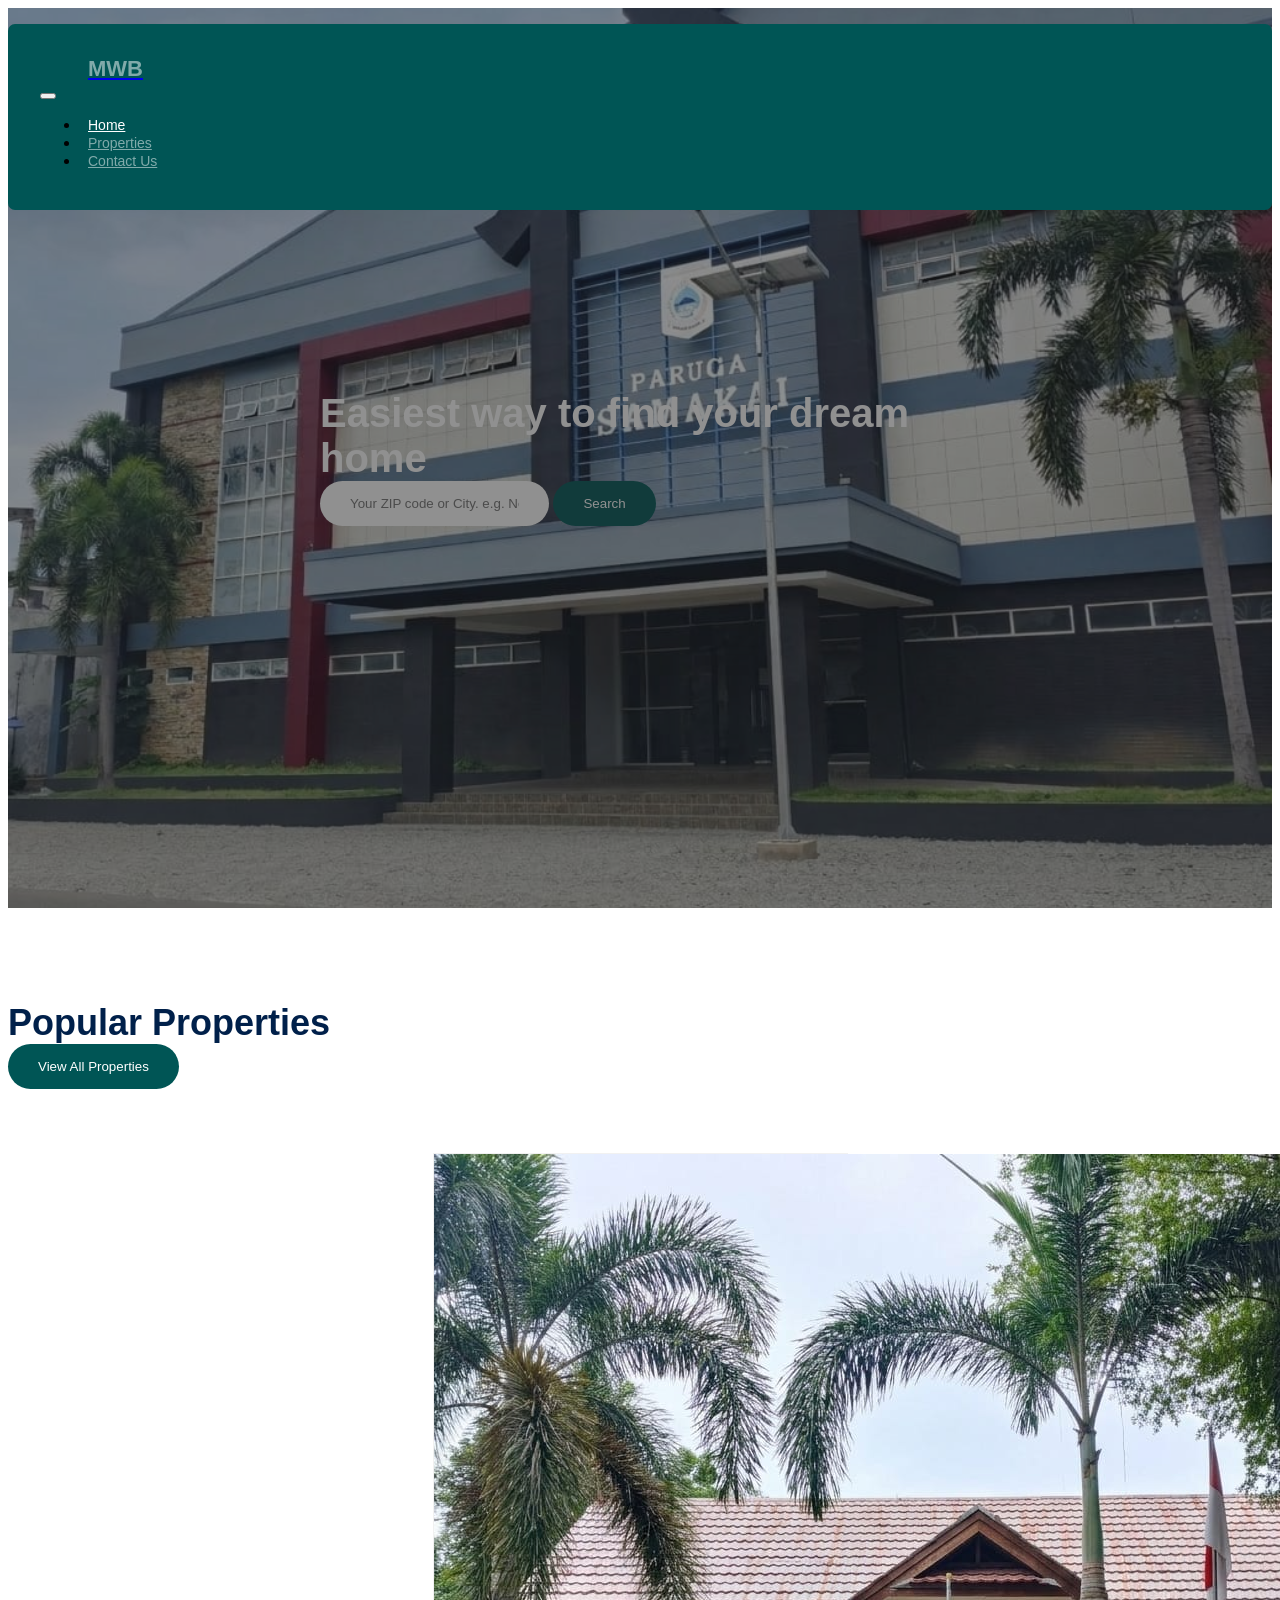
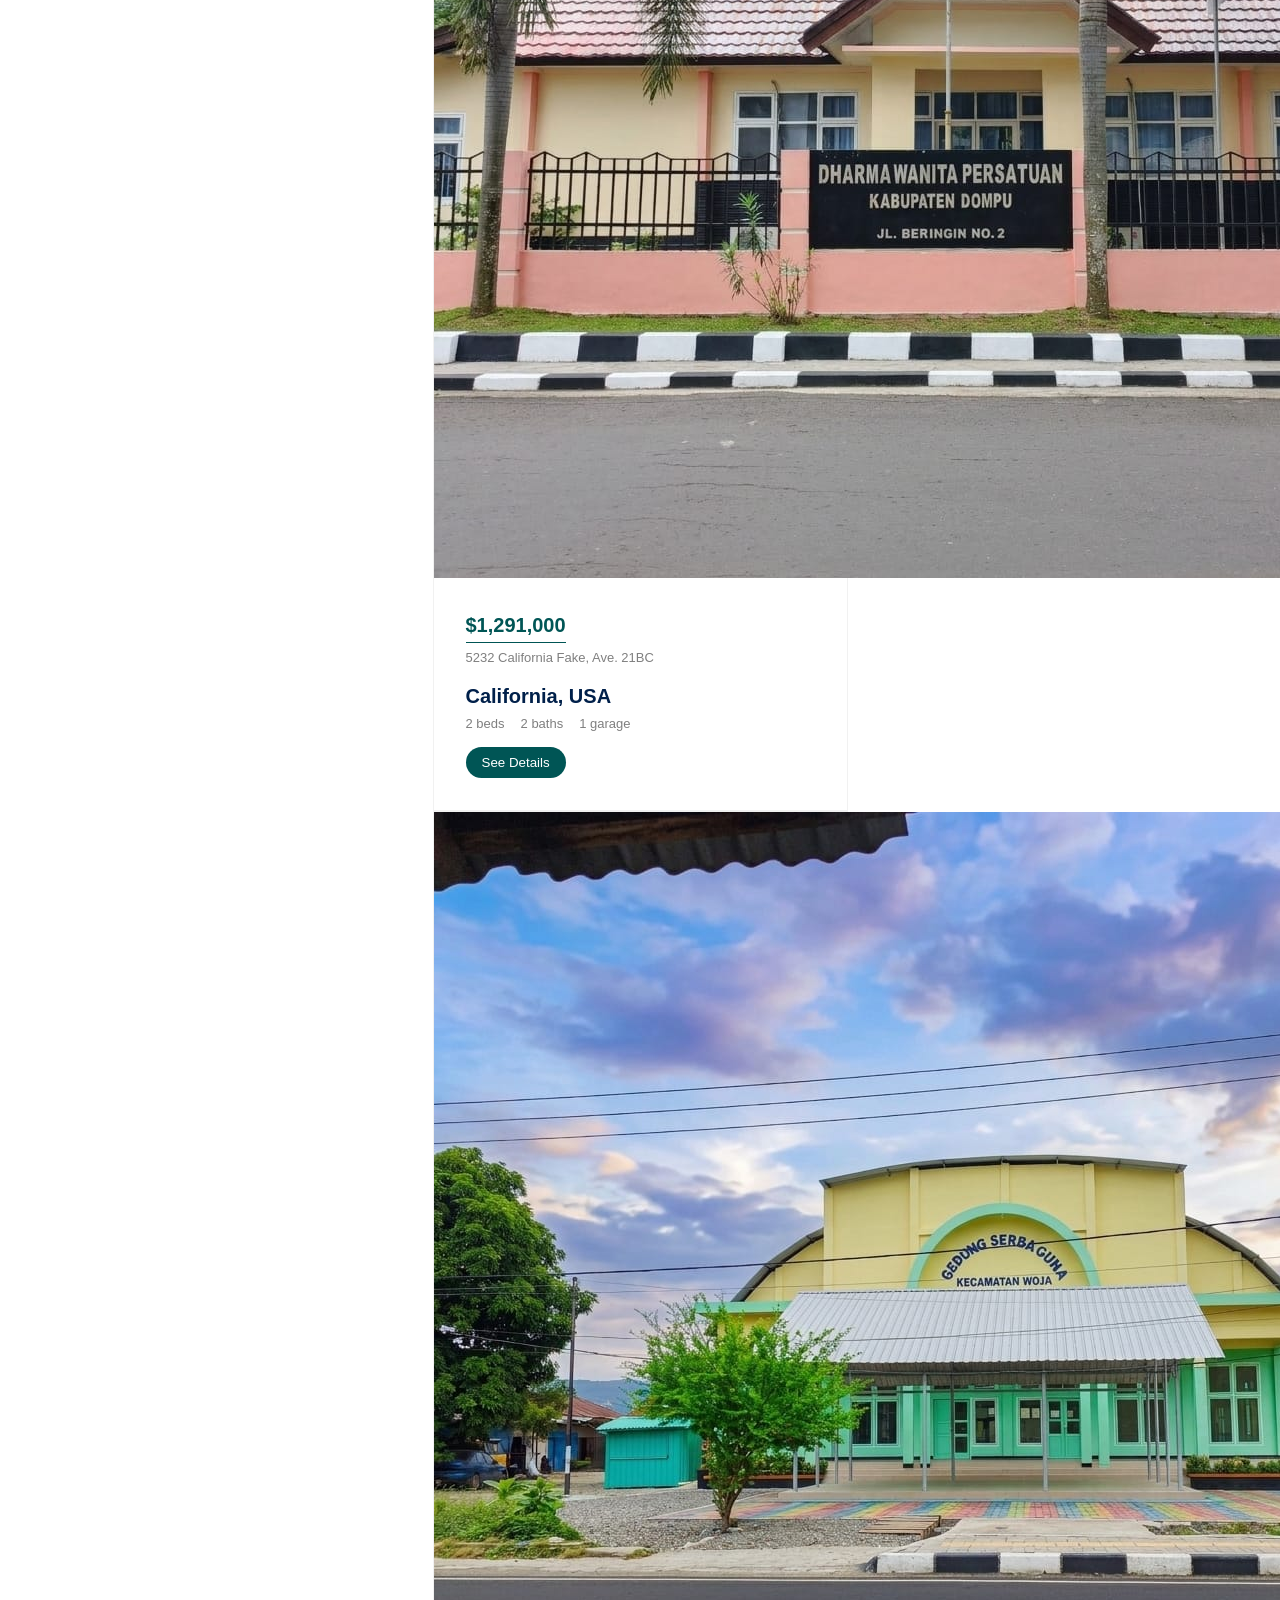
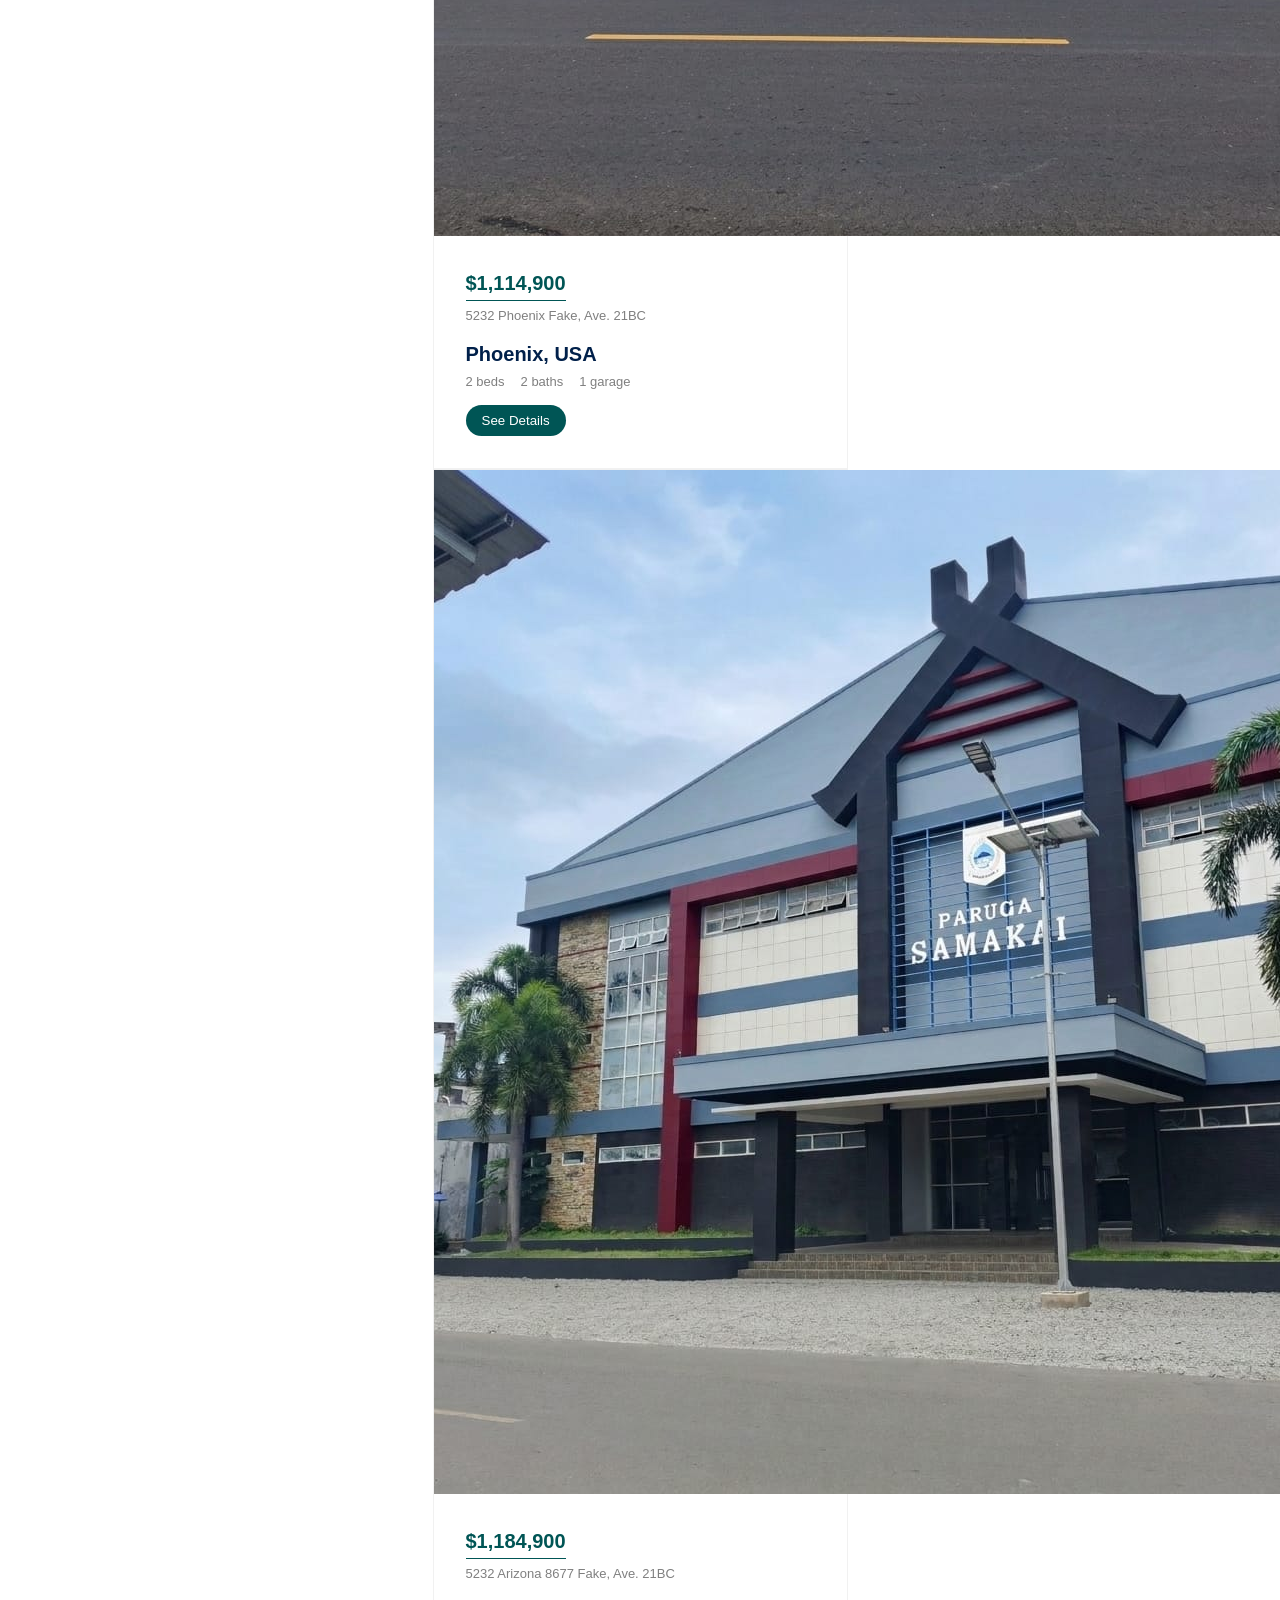
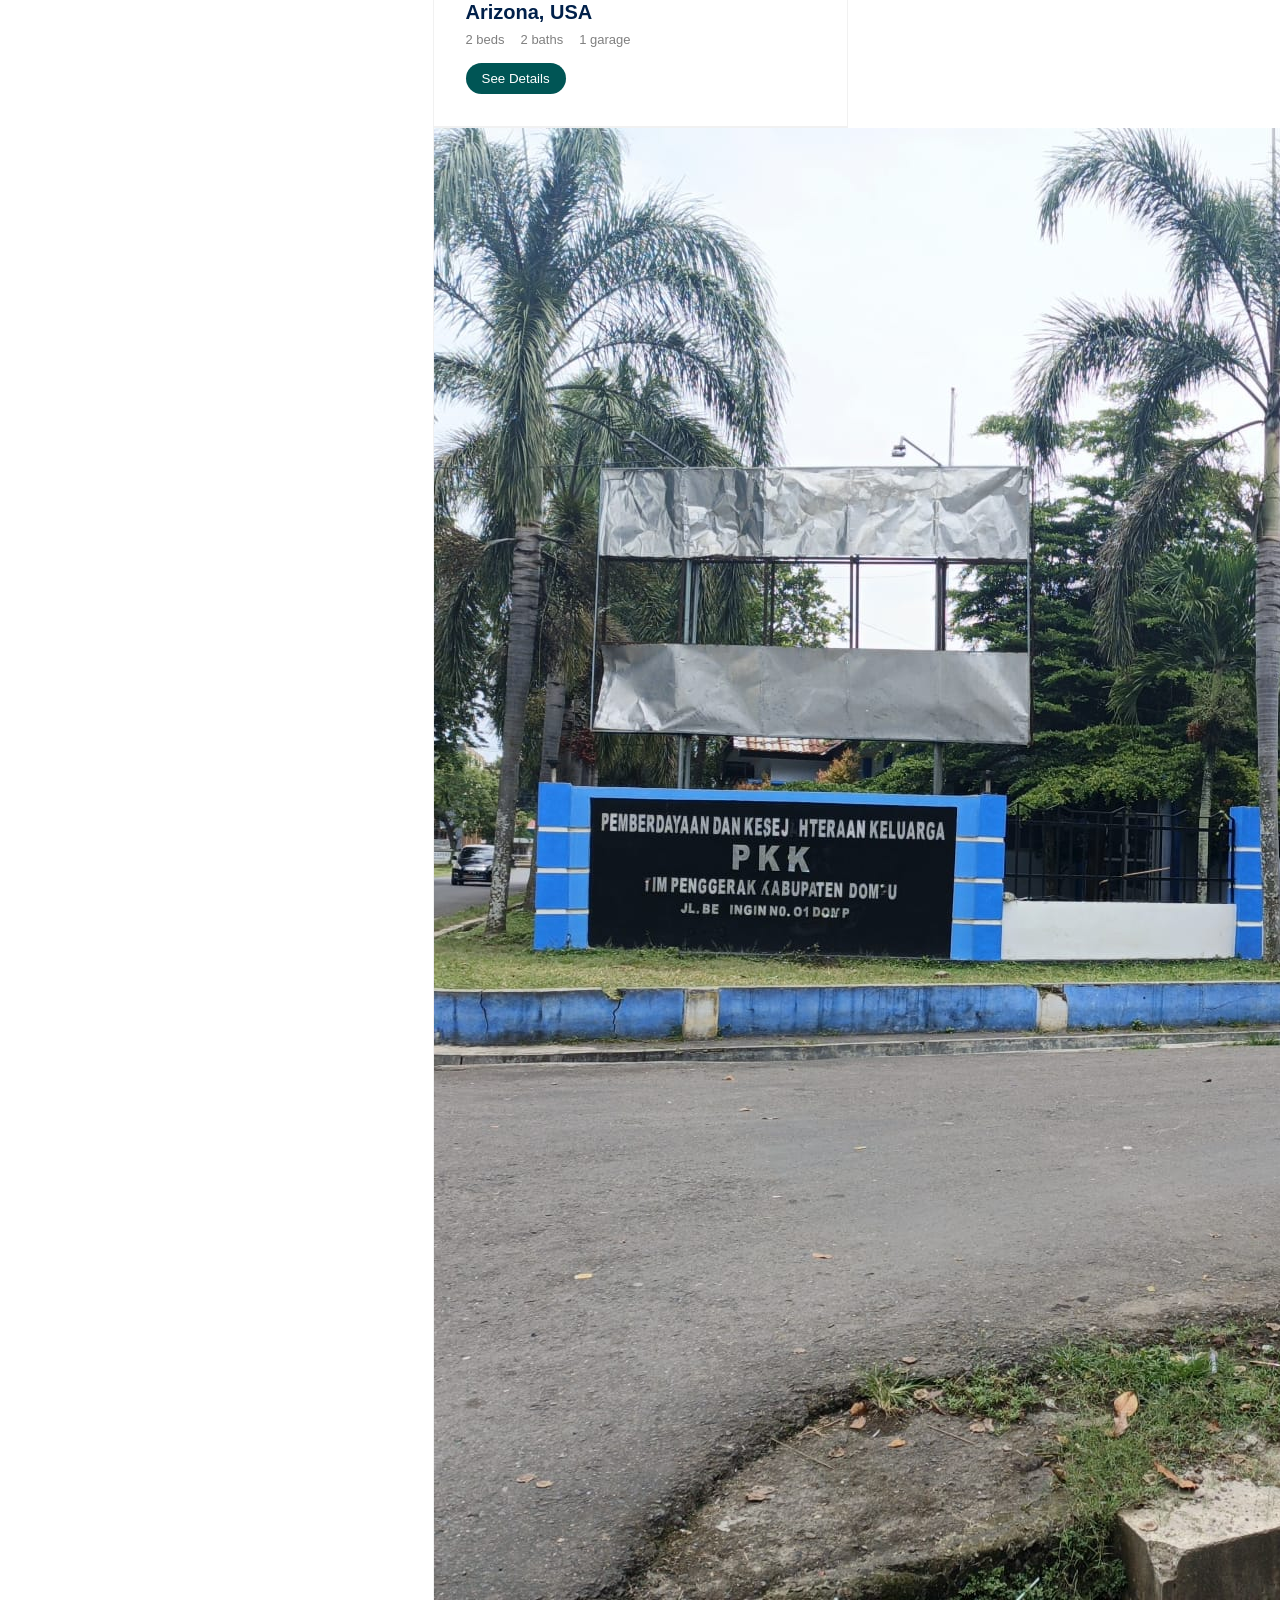
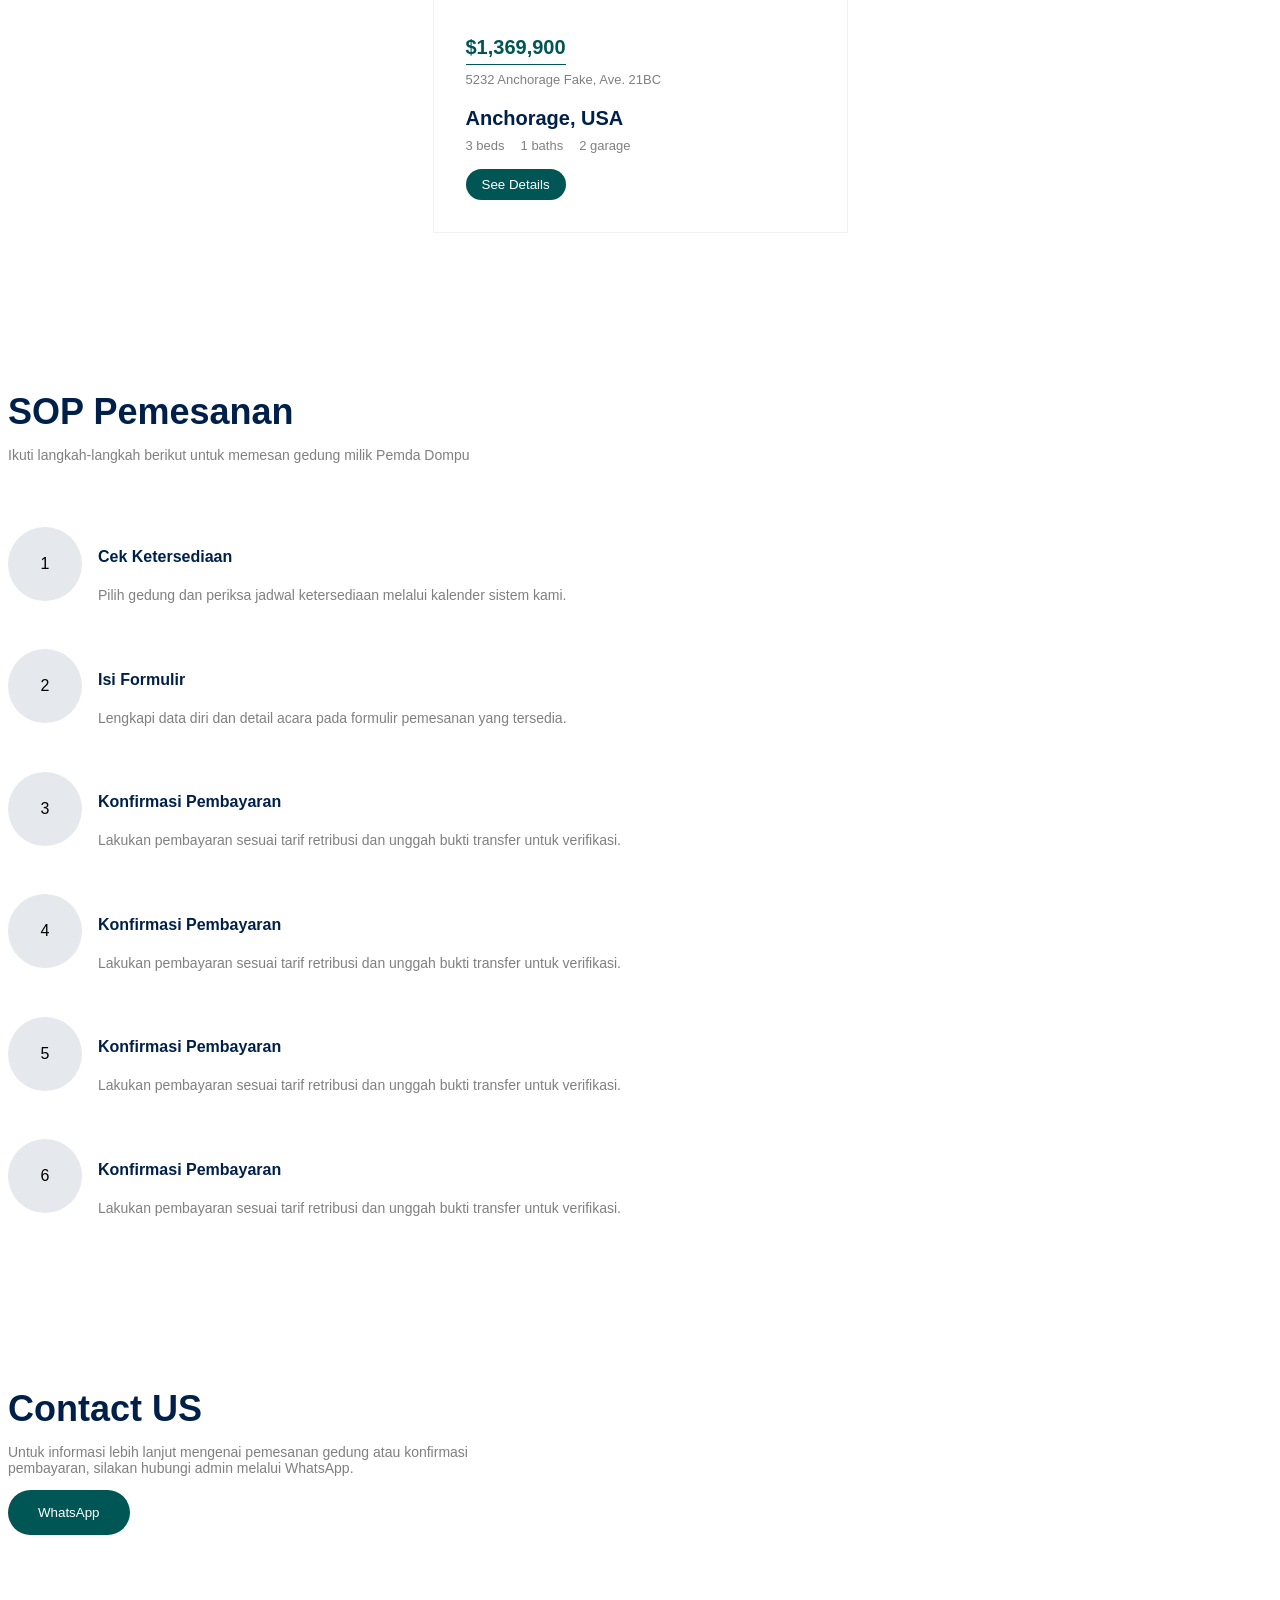
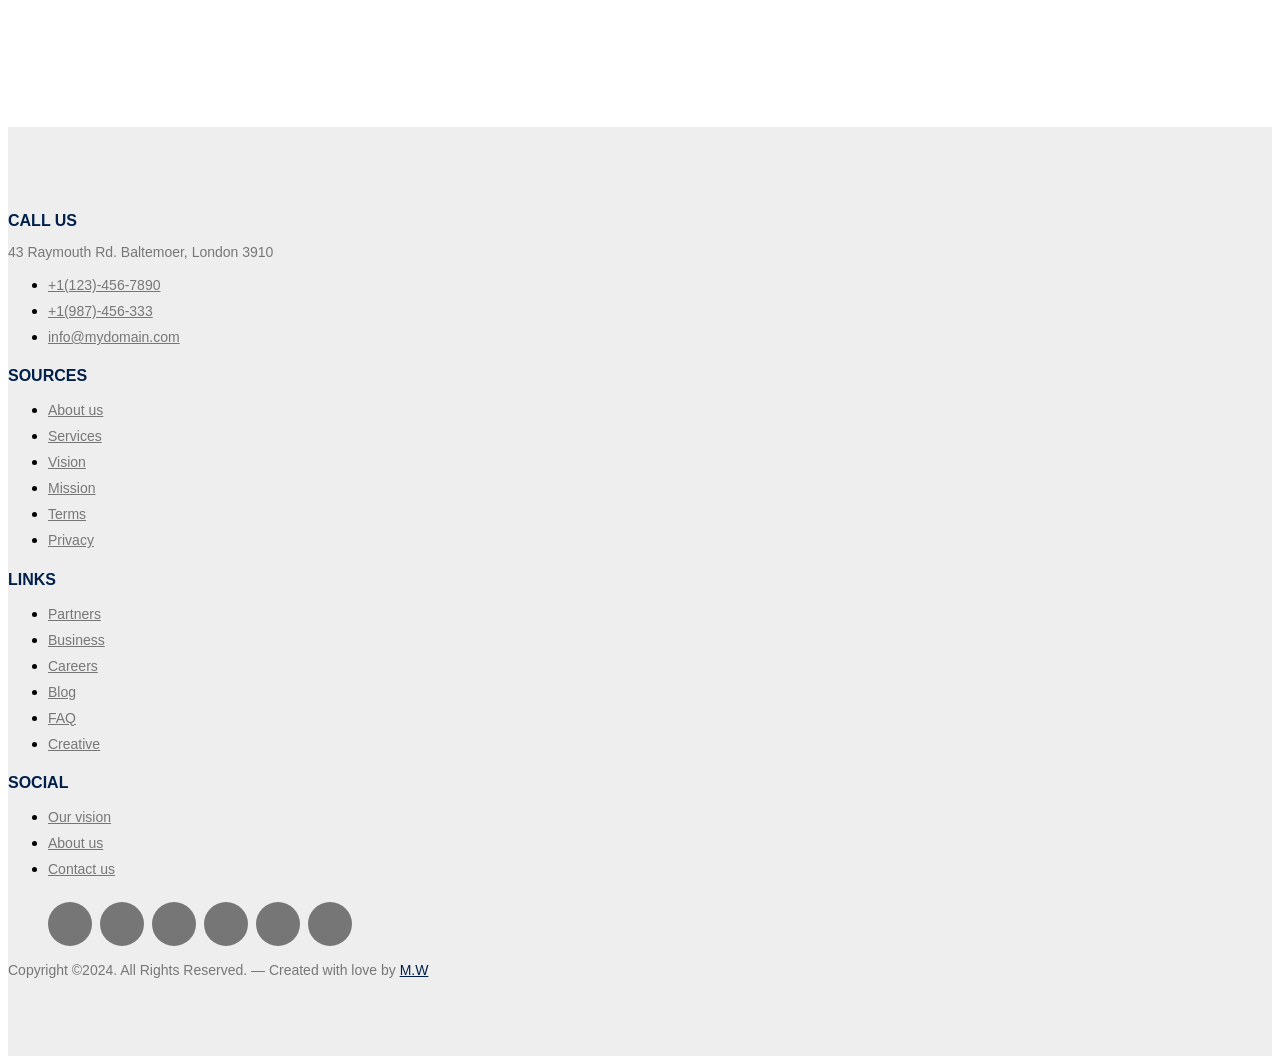
==== index.html @ bc96dec1 "desain" ====
<!DOCTYPE html>
<html lang="en">

<head>
  <meta charset="UTF-8" />
  <meta name="viewport" content="width=device-width, initial-scale=1.0" />
  <title>Rental Homes</title>
  <link rel="shortcut icon" href="images/web-icon.png" type="image/x-icon" />
  <!-- normalize + font awesome + bootstrap -->
  <link rel="stylesheet" href="css/normalize.css" />
  <link rel="stylesheet" href="css/all.min.css" />
  <link rel="stylesheet" href="css/bootstrap.min.css" />
  <!-- style -->
  <link rel="stylesheet" href="scss/style.css" />
</head>

<body>
  <nav class="navbar navbar-expand-md">
    <div class="container">
      <a class="navbar-brand" href="index.html">
        <img src="images/logo.png" alt="" />
        <h1>MWB</h1>
      </a>
      <button class="navbar-toggler ms-auto d-lg-none border-0 pt-2 shadow-none" type="button" data-bs-toggle="collapse"
        data-bs-target="#collapsibleNavId" aria-controls="collapsibleNavId" aria-expanded="false"
        aria-label="Toggle navigation">
        <i class="fa-solid fa-bars fs-2"></i>
      </button>
      <div class="collapse navbar-collapse" id="collapsibleNavId">
        <ul class="navbar-nav ms-auto mt-2 mt-lg-0">
          <li class="nav-item">
            <a class="nav-link active" href="index.html">Home</a>
          </li>
          <li class="nav-item">
            <a class="nav-link properties-link" href="properties.html">Properties
              <!-- <i class="fa-solid fa-chevron-down"></i>
              <ul class="choices list-unstyled">
                <li>Buy Property</li>
                <li>Sell Property</li>
                <li class="kinds d-flex justify-content-between align-items-center">
                  Kinds
                  <i class="fa-solid fa-chevron-right"></i>
                  <ul class="list-unstyled">
                    <li>Men</li>
                    <li>Women</li>
                    <li>Children</li>
                  </ul>
                </li>
              </ul> -->
            </a>
          </li>
          <li class="nav-item">
            <a class="nav-link" href="contact.html">Contact Us</a>
          </li>
        </ul>
      </div>
      <div class="theme-icon pt-2 fs-5 pt-lg-0">
        <span class="ms-3"><i class="fa-solid fa-circle-half-stroke"></i></span>
      </div>
    </div>
  </nav>

  <section class="landing" style="background-image: url(&quot;images/gedung/3.jpeg&quot;);">
    <div class="overlay"></div>
    <div class="container position-relative z-2">
      <h1 class="lh-base text-center text-uppercase mb-4 mb-md-5">
        Easiest way to find your dream home
      </h1>
      <form class="d-flex justify-content-center align-items-center row-gap-3 column-gap-2" action="">
        <input class="form-control shadow-none" type="text" placeholder="Your ZIP code or City. e.g. New York" />
        <button class="my-btn" type="submit">Search</button>
      </form>
    </div>
  </section>

  <section class="properties py-section">
    <div class="container">
      <div class="title d-flex justify-content-between align-items-center">
        <h2>Popular Properties</h2>
        <button role="link" onclick="location.href = 'properties.html'" class="my-btn">
          View All Properties
        </button>
      </div>
      <div class="row gx-4 gy-5">

        <div class="col-sm-6 col-lg-4">
          <div class="box rounded-1 shadow-sm">
            <div class="image">
              <img class="img-fluid rounded-top-1" src="images/gedung/1.jpeg" alt="" />
            </div>
            <div class="info">
              <span class="price h3 d-block">$1,291,000</span>
              <p class="address">5232 California Fake, Ave. 21BC</p>
              <h3>California, USA</h3>
              <div class="features">
                <div class="item">
                  <i class="fa-solid fa-bed"></i>
                  2 beds
                </div>
                <div class="item">
                  <i class="fa-solid fa-bath"></i>
                  2 baths
                </div>
                <div class="item">
                  <i class="fa-solid fa-warehouse"></i>
                  1 garage
                </div>
              </div>
              <button class="my-btn">See Details</button>
            </div>
          </div>
        </div>

        <div class="col-sm-6 col-lg-4">
          <div class="box rounded-1 shadow-sm">
            <div class="image">
              <img class="img-fluid rounded-top-1" src="images/gedung/2.jpeg" alt="" />
            </div>
            <div class="info">
              <span class="price h3 d-block">$1,114,900</span>
              <p class="address">5232 Phoenix Fake, Ave. 21BC</p>
              <h3>Phoenix, USA</h3>
              <div class="features">
                <div class="item">
                  <i class="fa-solid fa-bed"></i>
                  2 beds
                </div>
                <div class="item">
                  <i class="fa-solid fa-bath"></i>
                  2 baths
                </div>
                <div class="item">
                  <i class="fa-solid fa-warehouse"></i>
                  1 garage
                </div>
              </div>
              <button class="my-btn">See Details</button>
            </div>
          </div>
        </div>

        <div class="col-sm-6 col-lg-4">
          <div class="box rounded-1 shadow-sm">
            <div class="image">
              <img class="img-fluid rounded-top-1" src="images/gedung/3.jpeg" alt="" />
            </div>
            <div class="info">
              <span class="price h3 d-block">$1,184,900</span>
              <p class="address">5232 Arizona 8677 Fake, Ave. 21BC</p>
              <h3>Arizona, USA</h3>
              <div class="features">
                <div class="item">
                  <i class="fa-solid fa-bed"></i>
                  2 beds
                </div>
                <div class="item">
                  <i class="fa-solid fa-bath"></i>
                  2 baths
                </div>
                <div class="item">
                  <i class="fa-solid fa-warehouse"></i>
                  1 garage
                </div>
              </div>
              <button class="my-btn">See Details</button>
            </div>
          </div>
        </div>

        <div class="col-sm-6 col-lg-4">
          <div class="box rounded-1 shadow-sm">
            <div class="image">
              <img class="img-fluid rounded-top-1" src="images/gedung/4.jpeg" alt="" />
            </div>
            <div class="info">
              <span class="price h3 d-block">$1,369,900</span>
              <p class="address">5232 Anchorage Fake, Ave. 21BC</p>
              <h3>Anchorage, USA</h3>
              <div class="features">
                <div class="item">
                  <i class="fa-solid fa-bed"></i>
                  3 beds
                </div>
                <div class="item">
                  <i class="fa-solid fa-bath"></i>
                  1 baths
                </div>
                <div class="item">
                  <i class="fa-solid fa-warehouse"></i>
                  2 garage
                </div>
              </div>
              <button class="my-btn">See Details</button>
            </div>
          </div>
        </div>

      </div>
    </div>
  </section>

  <section class="facts py-section bg-light">

    <div class="container">

      <div class="title text-center mx-auto">

        <h2 class="mb-4">SOP Pemesanan</h2>

        <p>

          Ikuti langkah-langkah berikut untuk memesan gedung milik Pemda Dompu

        </p>

      </div>



      <div class="row row-gap-5 services flex-column-reverse flex-lg-row gx-0 justify-content-center">

        <div class="col-12 col-lg-6">

          <div class="items">

            <div class="item">
              <div class="icon">
                <span>1</span>
              </div>
              <div class="info">
                <h4>Cek Ketersediaan</h4>
                <p>Pilih gedung dan periksa jadwal ketersediaan melalui kalender sistem kami.</p>
              </div>
            </div>

            <div class="item">
              <div class="icon">
                <span>2</i></span>
              </div>
              <div class="info">
                <h4>Isi Formulir</h4>
                <p>Lengkapi data diri dan detail acara pada formulir pemesanan yang tersedia.</p>
              </div>
            </div>

            <div class="item">
              <div class="icon">
                <span>3</span>
              </div>
              <div class="info">
                <h4>Konfirmasi Pembayaran</h4>
                <p>Lakukan pembayaran sesuai tarif retribusi dan unggah bukti transfer untuk verifikasi.</p>
              </div>
            </div>

            <div class="item">
              <div class="icon">
                <span>4</span>
              </div>
              <div class="info">
                <h4>Konfirmasi Pembayaran</h4>
                <p>Lakukan pembayaran sesuai tarif retribusi dan unggah bukti transfer untuk verifikasi.</p>
              </div>
            </div>

            <div class="item">
              <div class="icon">
                <span>5</span>
              </div>
              <div class="info">
                <h4>Konfirmasi Pembayaran</h4>
                <p>Lakukan pembayaran sesuai tarif retribusi dan unggah bukti transfer untuk verifikasi.</p>
              </div>
            </div>

            <div class="item">
              <div class="icon">
                <span>6</span>
              </div>
              <div class="info">
                <h4>Konfirmasi Pembayaran</h4>
                <p>Lakukan pembayaran sesuai tarif retribusi dan unggah bukti transfer untuk verifikasi.</p>
              </div>
            </div>

          </div>

        </div>

      </div>

    </div>
  </section>

  <section class="agents py-section bg-light">
    <div class="container">
      <div class="title text-center mx-auto">
        <h2 class="mb-4">Contact US</h2>
        <p>
          Untuk informasi lebih lanjut mengenai pemesanan gedung atau konfirmasi pembayaran, silakan hubungi admin
          melalui WhatsApp.
        </p>
        <div class="title text-center">
          <button class="my-btn">WhatsApp</button>
        </div>
      </div>
    </div>
  </section>

  <footer class="py-section">
    <div class="container">
      <div class="row text-center text-sm-start row-gap-5">
        <div class="col-sm-8 col-lg-4">
          <h4>Call Us</h4>
          <p>43 Raymouth Rd. Baltemoer, London 3910</p>
          <ul class="list-unstyled">
            <li><a href="">+1(123)-456-7890</a></li>
            <li><a href="">+1(987)-456-333</a></li>
            <li><a href="">info@mydomain.com</a></li>
          </ul>
        </div>
        <div class="col-sm-4 col-lg-2">
          <h4>Sources</h4>
          <ul class="list-unstyled">
            <li><a href="">About us</a></li>
            <li><a href="">Services</a></li>
            <li><a href="">Vision</a></li>
            <li><a href="">Mission</a></li>
            <li><a href="">Terms</a></li>
            <li><a href="">Privacy</a></li>
          </ul>
        </div>
        <div class="col-sm-4 col-lg-2">
          <h4>Links</h4>
          <ul class="list-unstyled">
            <li><a href="">Partners</a></li>
            <li><a href="">Business</a></li>
            <li><a href="">Careers</a></li>
            <li><a href="">Blog</a></li>
            <li><a href="">FAQ</a></li>
            <li><a href="">Creative</a></li>
          </ul>
        </div>
        <div class="col-sm-8 col-lg-4">
          <h4>Social</h4>
          <ul class="list-unstyled">
            <li><a href="">Our vision</a></li>
            <li><a href="">About us</a></li>
            <li><a href="">Contact us</a></li>
            <li class="icons justify-content-center justify-content-sm-start">
              <a href=""><i class="fa-brands fa-facebook-f"></i></a>
              <a href=""><i class="fa-brands fa-x-twitter"></i></a>
              <a href=""><i class="fa-brands fa-linkedin-in"></i></a>
              <a href=""><i class="fa-brands fa-instagram"></i></a>
              <a href=""><i class="fa-brands fa-pinterest"></i></a>
              <a href=""><i class="fa-brands fa-dribbble"></i></a>
            </li>
          </ul>
        </div>
      </div>
      <div class="copyright text-center mt-5 pt-3">
        <p>
          Copyright ©2024. All Rights Reserved. — Created with love by
          <a href="">M.W</a>
        </p>
      </div>
    </div>
  </footer>

  <script src="./js/all.min.js"></script>
  <script src="./js/bootstrap.bundle.min.js"></script>
  <script src="./js/main.js"></script>
  <script src="./js/apply.js"></script>
</body>

</html>
---- scss/style.css ----
body {
  position: relative;
  font-family: "Work Sans", sans-serif;
  background-color: #fff;
  transition: 0.5s;
}

.py-section {
  padding-top: 4rem;
  padding-bottom: 4rem;
}

h1 {
  font-size: 2.5rem;
  font-weight: 700;
}

@media (max-width: 767px) {
  h1 {
    font-size: 2.25rem;
  }
}

h2,
h3,
.h3,
h4 {
  color: #00204a;
}

h2 {
  font-size: 2.25rem;
  margin-bottom: 0;
}

h3,
.h3 {
  font-size: 1.25rem;
  font-weight: 700;
}

h4 {
  font-size: 1rem;
  font-weight: 700;
}

p {
  color: rgba(0, 0, 0, 0.5);
  font-size: 0.875rem;
}

.path {
  color: rgba(255, 255, 255, 0.5);
}

.path a {
  color: #fff;
}

.my-btn {
  padding: 0.938rem 1.875rem;
  background-color: #005555;
  color: #fff;
  border-radius: 50rem;
  border: none;
  transition: 0.3s;
}

.my-btn:hover {
  background-color: #004444;
}

.control-btn {
  background-color: rgba(0, 32, 74, 0.1019607843);
  color: #00204a;
  padding: 0.438rem 1.25rem;
  font-size: 0.875rem;
  border-radius: 50rem;
  border: none;
  transition: 0.3s;
}

.control-btn:hover {
  background-color: #00204a;
  color: #fff;
}

nav {
  position: absolute !important;
  top: 1rem;
  left: 0;
  z-index: 5;
  width: 100%;
}

nav .container {
  background-color: #005555;
  padding: 1.5rem 2rem;
  border-radius: 0.438rem;
}

nav .container .navbar-brand {
  display: flex;
  align-items: center;
}

nav .container .navbar-brand * {
  transition: 0.3s;
  color: rgba(255, 255, 255, 0.5);
}

nav .container .navbar-brand:hover * {
  color: #fff !important;
}

nav .container .navbar-brand img {
  width: 40px;
  margin-right: 0.5rem;
}

nav .container .navbar-brand h1 {
  margin-bottom: 0;
  margin-top: 0.5rem;
  font-size: 1.375rem;
}

nav .container .navbar-toggler {
  color: rgba(255, 255, 255, 0.5);
  transition: 0.3s;
}

nav .container .navbar-toggler:hover {
  color: #fff;
}

nav .container .navbar-nav>li {
  padding: 0 0.5rem;
}

nav .container .navbar-nav>li:last-child {
  padding-right: 0;
}

nav .container .navbar-nav>li>a {
  color: rgba(255, 255, 255, 0.5);
  font-size: 0.875rem;
  transition: 0.3s;
}

nav .container .navbar-nav>li>a.active,
nav .container .navbar-nav>li>a:hover {
  color: #fff;
}

nav .container .navbar-nav>li>a.properties-link {
  position: relative;
}

nav .container .navbar-nav>li>a.properties-link .choices {
  box-shadow: 0 2px 10px -2px rgba(0, 0, 0, 0.1);
  position: absolute;
  top: 100%;
  left: 0;
  background-color: #fff;
  padding: 1rem;
  width: 10rem;
  transition: 0.3s;
  display: none;
}

@media (max-width: 480px) {
  nav .container .navbar-nav>li>a.properties-link .choices {
    width: 8rem;
  }
}

nav .container .navbar-nav>li>a.properties-link .choices li {
  color: rgba(0, 0, 0, 0.5);
  margin: 0.5rem 0;
  transition: 0.3s;
}

nav .container .navbar-nav>li>a.properties-link .choices li:hover {
  color: #001025;
}

nav .container .navbar-nav>li>a.properties-link .choices .kinds svg {
  font-size: 0.7rem;
}

nav .container .navbar-nav>li>a.properties-link .choices .kinds ul {
  box-shadow: 0 2px 10px -2px rgba(0, 0, 0, 0.1);
  position: absolute;
  left: 100%;
  top: 60%;
  width: 10rem;
  padding: 1rem;
  background-color: #fff;
  transition: 0.3s;
  display: none;
}

@media (max-width: 480px) {
  nav .container .navbar-nav>li>a.properties-link .choices .kinds ul {
    width: 8rem;
  }
}

nav .container .navbar-nav>li>a.properties-link .choices .kinds:hover ul {
  display: block;
}

nav .container .navbar-nav>li>a.properties-link:hover .choices {
  display: block;
}

@media (max-width: 767px) {
  nav .theme-icon {
    font-size: 1.7rem !important;
  }
}

nav .theme-icon span {
  color: rgba(255, 255, 255, 0.5);
  cursor: pointer;
  transition: 0.3s;
}

nav .theme-icon span:hover {
  color: #fff;
}

nav .theme-icon span.active {
  color: #fff;
}

.landing {
  height: 100vh;
  width: 100%;
  display: flex;
  justify-content: center;
  align-items: center;
  background-image: url("../../images/gedung/1.jpeg");
  background-size: cover;
  background-position: right;
  transition: 0.3s;
  position: relative;
}

.landing .overlay {
  content: "";
  position: absolute;
  left: 0;
  right: 0;
  bottom: 0;
  top: 0;
  z-index: 1;
  background: rgba(34, 34, 34, 0.5);
}

.landing h1 {
  color: #fff;
  width: 40rem;
  margin: 0 auto;
}

@media (max-width: 767px) {
  .landing h1 {
    width: 30rem;
  }
}

@media (max-width: 510px) {
  .landing h1 {
    width: 100%;
  }
}

@media (max-width: 767px) {
  .landing form {
    flex-direction: column;
  }
}

.landing form input {
  max-width: 23rem;
  padding: 0.938rem 1.875rem;
  border: none;
  border-radius: 50rem;
  caret-color: #001025;
}

.landing.sub {
  height: 70vh;
}

.properties .title {
  padding-bottom: 4rem;
}

.properties .row>div {
  max-width: 415px;
  margin-left: auto;
  margin-right: auto;
}

.properties .row .box {
  transition: 0.3s;
  border: 1px solid rgba(0, 0, 0, 0.0549019608);
}

.properties .row .box .info {
  padding: 2rem;
}

.properties .row .box .info .price {
  padding-bottom: 0.5rem;
  font-weight: 700;
  color: #005555;
  width: fit-content;
  position: relative;
}

.properties .row .box .info .price::after {
  content: "";
  position: absolute;
  bottom: 1px;
  left: 0;
  height: 1px;
  width: 100%;
  background-color: #005555;
}

.properties .row .box .info .address,
.properties .row .box .info .features {
  font-size: 0.813rem;
  margin-bottom: 0.5rem;
}

.properties .row .box .info h3 {
  font-weight: 700;
  margin-bottom: 0.5rem;
}

.properties .row .box .info .features {
  margin-bottom: 1rem;
  display: flex;
  gap: 1rem;
  color: rgba(0, 0, 0, 0.5);
}

.properties .row .box .info .features .item svg {
  margin-right: 0.25rem;
}

.properties .row .box .info .my-btn {
  padding: 0.5rem 1rem;
}

.properties .bullets {
  display: flex;
  column-gap: 0.5rem;
  justify-content: center;
}

.properties .bullets span {
  font-weight: 700;
  cursor: pointer;
  width: 2.5rem;
  height: 2.5rem;
  border-radius: 50%;
  display: flex;
  justify-content: center;
  align-items: center;
  transition: 0.3s;
  background-color: rgba(0, 32, 74, 0.1019607843);
  color: #00204a;
}

.properties .bullets span:first-child {
  background-color: #00204a;
  color: #fff;
}

.properties .bullets span:hover {
  background-color: #00204a;
  color: #fff;
}

section.features .row .box {
  background-color: #fff;
  padding: 2rem 1rem;
  transition: 0.3s;
  border: 1px solid transparent;
}

section.features .row .box .image {
  margin-bottom: 1rem;
}

section.features .row .box .image img {
  width: 5rem;
}

section.features .row .box p {
  line-height: 1.7;
}

section.features .row .box a {
  text-decoration: none;
  font-size: 0.875rem;
  color: #00204a;
}

section.features .row .box:hover {
  border: 1px solid #00204a;
}

.testimonials .title {
  margin-bottom: 4rem;
}

.testimonials .box img {
  width: 6.25rem;
  border-radius: 50%;
  margin-left: auto;
  margin-right: auto;
  margin-bottom: 1rem;
}

.testimonials .box .words {
  color: #777;
  max-width: 31.25rem;
}

.testimonials .box .job {
  color: rgba(0, 0, 0, 0.5);
  font-size: 0.813rem;
}

.testimonials .bullets {
  display: flex;
  justify-content: center;
  gap: 0.5rem;
}

.testimonials .bullets span {
  cursor: pointer;
  height: 0.5rem;
  width: 0.5rem;
  border-radius: 50%;
  background-color: rgba(0, 32, 74, 0.1019607843);
}

.testimonials .bullets span:first-child {
  background-color: #00204a;
}

.facts .title {
  margin-bottom: 4rem;
  max-width: 31rem;
}

.facts .services .items {
  height: 100%;
  display: flex;
  flex-direction: column;
  gap: 2rem;
  justify-content: space-evenly;
}

.facts .services .items .item {
  display: flex;
  gap: 1rem;
}

@media (max-width: 991px) {
  .facts .services .items .item {
    justify-content: center;
  }
}

.facts .services .items .item .icon {
  background-color: rgba(0, 32, 74, 0.1019607843);
  width: 4.375rem;
  height: 4.375rem;
  display: flex;
  justify-content: center;
  align-items: center;
  border-radius: 50%;
  border: 2px solid transparent;
  transition: 0.3s;
}

.facts .services .items .item .info {
  width: 70%;
}

.facts .services .items .item:hover .icon {
  border-color: #00204a;
  background-color: transparent;
}

.apply .item span {
  font-size: 2.5rem;
  font-weight: 700;
  color: #00204a;
}

.agents .title {
  margin-bottom: 8rem;
  max-width: 31rem;
}

.agents .row {
  row-gap: 5.5rem;
}

.agents .box {
  background-color: #fff;
  position: relative;
  padding: 0 1.5rem 2.5rem;
}

.agents .box img {
  position: absolute;
  top: 0;
  left: 50%;
  transform: translate(-50%, -50%);
  width: 120px;
  border: 10px solid #f8f9fa;
  border-radius: 50%;
}

.agents .box h3 {
  padding-top: 4rem;
}

.agents .box .job {
  color: #777;
  font-size: 0.813rem;
}

.agents .box .words {
  max-width: 31.25rem;
  margin-left: auto;
  margin-right: auto;
}

.agents .box .social {
  display: flex;
  column-gap: 0.5rem;
  justify-content: center;
}

.agents .box .social span {
  cursor: pointer;
  width: 2.5rem;
  height: 2.5rem;
  background-color: #00204a;
  color: #fff;
  border-radius: 50%;
  display: flex;
  justify-content: center;
  align-items: center;
  border: 2px solid transparent;
  transition: 0.3s;
}

.agents .box .social span:hover {
  background-color: transparent;
  border-color: #00204a;
  color: #00204a;
  transform: translateY(-0.25rem);
}

.contact .item {
  display: flex;
  gap: 1rem;
}

.contact .item:not(:last-child) {
  margin-bottom: 1rem;
}

.contact .item span {
  height: 3rem;
  width: 3rem;
  background-color: #00204a;
  color: #fff;
  text-align: center;
  line-height: 3rem;
  border-radius: 50%;
}

.contact form>div {
  display: flex;
  gap: 1rem;
}

.contact form input:focus,
.contact form textarea:focus {
  border-color: #00204a;
}

.contact form input::placeholder,
.contact form textarea::placeholder {
  color: rgba(0, 0, 0, 0.5);
  transition: 0.3s;
}

.contact form input:focus::placeholder,
.contact form textarea:focus::placeholder {
  opacity: 0;
}

.contact form textarea {
  height: 10rem;
}

section.product .features {
  color: rgba(0, 0, 0, 0.5);
}

section.product .booking-card {
  background-color: rgba(0, 32, 74, 0.02);
  border: 1px solid rgba(0, 32, 74, 0.14);
}

section.product .booking-subtitle {
  font-size: 0.875rem;
  line-height: 1.7;
}

section.product .booking-form label {
  color: #00204a;
  font-size: 0.875rem;
  font-weight: 700;
  letter-spacing: 0.01em;
}

section.product .booking-form .form-control,
section.product .booking-form .form-select {
  border-radius: 0.625rem;
  border: 1px solid rgba(0, 32, 74, 0.2);
  background-color: #fff;
  color: #001025;
  font-size: 0.875rem;
  padding: 0.625rem 0.875rem;
  transition: border-color 0.25s, box-shadow 0.25s;
  min-height: 2.875rem;
}

section.product .booking-form .form-control::placeholder {
  color: rgba(0, 0, 0, 0.5);
}

section.product .booking-form .form-select {
  color: rgba(0, 0, 0, 0.5);
}

section.product .booking-form .form-select:valid {
  color: #001025;
}

section.product .booking-form .form-control:focus,
section.product .booking-form .form-select:focus {
  border-color: rgba(0, 85, 85, 0.7);
  box-shadow: 0 0 0 0.2rem rgba(0, 85, 85, 0.18);
}

section.product .booking-form .booking-submit {
  font-size: 0.875rem;
  font-weight: 600;
  letter-spacing: 0.02em;
}

section.product .features .item {
  display: flex;
}

section.product .features .item span {
  width: 2rem;
}

section.product .price {
  padding-bottom: 0.5rem;
  font-weight: 700;
  color: #005555;
  width: fit-content;
  position: relative;
}

section.product .price::after {
  content: "";
  position: absolute;
  bottom: 1px;
  left: 0;
  height: 1px;
  width: 100%;
  background-color: #005555;
}

section.product .owner {
  border: 1px solid #eee;
  border-left: 0.4rem solid;
  border-left-color: #00204a !important;
}

section.product .owner img {
  width: 7rem;
  border-radius: 50%;
}

section.product .owner .icons a {
  color: #001025;
  transition: 0.3s;
}

section.product .owner .icons a:not(:last-of-type) {
  margin-right: 0.25rem;
}

section.product .owner .icons a:hover {
  color: rgba(0, 0, 0, 0.5);
}

footer {
  background-color: #eee;
}

@media (max-width: 991px) {
  footer .row>div:nth-child(3) {
    order: 3;
  }
}

@media (max-width: 575px) {
  footer .row>div:nth-child(3) {
    order: 0;
  }
}

footer h4 {
  text-transform: uppercase;
  margin-bottom: 0.75rem;
}

footer ul li:not(:last-child) {
  margin-bottom: 0.5rem;
}

footer ul li a {
  font-size: 0.875rem;
  color: rgba(0, 0, 0, 0.5);
  transition: 0.3s;
}

footer ul li a:hover {
  color: #777;
  text-decoration: none;
}

footer .icons {
  margin-top: 1.5rem;
  display: flex;
  gap: 0.5rem;
}

footer .icons a {
  cursor: pointer;
  width: 2.5rem;
  height: 2.5rem;
  background-color: rgba(0, 0, 0, 0.5);
  color: #fff;
  border-radius: 50%;
  display: flex;
  justify-content: center;
  align-items: center;
  border: 2px solid transparent;
  transition: 0.3s;
}

footer .icons a:hover {
  background-color: transparent;
  border-color: #777;
  color: #777;
  transform: translateY(-0.25rem);
}

footer .copyright a {
  color: #00204a;
}

footer .copyright a:hover {
  text-decoration: none;
}

body.dark-theme {
  background-color: #000808;
  color: rgba(255, 255, 255, 0.5) !important;
}

body.dark-theme h2,
body.dark-theme h3,
body.dark-theme .h3,
body.dark-theme h4 {
  color: #f2f3f2 !important;
}

body.dark-theme .properties .box {
  background-color: #003333;
}

body.dark-theme .properties .price::after {
  background-color: #f2f3f2 !important;
}

body.dark-theme .properties p {
  color: rgba(255, 255, 255, 0.5) !important;
}

body.dark-theme .properties .features {
  color: rgba(255, 255, 255, 0.5) !important;
}

body.dark-theme .properties .row .my-btn {
  color: #f2f3f2;
  background-color: transparent;
  border: 1px solid #f2f3f2;
}

body.dark-theme .properties .row .my-btn:hover {
  background-color: rgba(0, 8, 8, 0.2);
}

body.dark-theme section.features {
  background-color: #001a1a !important;
}

body.dark-theme section.features .box {
  background-color: #005555;
  background-color: #003333;
}

body.dark-theme section.features .box:hover {
  border-color: #f2f3f2;
}

body.dark-theme section.features .box p {
  color: rgba(255, 255, 255, 0.5);
}

body.dark-theme section.features a {
  color: #f2f3f2 !important;
  text-decoration: underline !important;
}

body.dark-theme section.features a:hover {
  text-decoration: none !important;
}

body.dark-theme .testimonials p {
  color: rgba(255, 255, 255, 0.5) !important;
}

body.dark-theme .testimonials .bullets span {
  background-color: #f2f3f2;
}

body.dark-theme .testimonials .bullets span:first-child {
  background-color: rgba(255, 255, 255, 0.5);
}

body.dark-theme .control-btn {
  color: #f2f3f2;
  background-color: transparent;
  border: 1px solid #f2f3f2;
}

body.dark-theme .control-btn:hover {
  background-color: rgba(255, 255, 255, 0.2);
}

body.dark-theme .facts {
  background-color: #001a1a !important;
}

body.dark-theme .facts p {
  color: rgba(255, 255, 255, 0.5);
}

body.dark-theme .facts .item:hover .icon {
  border-color: #f2f3f2 !important;
}

body.dark-theme .facts .item .icon {
  background-color: rgba(255, 255, 255, 0.2) !important;
}

body.dark-theme .apply .item span {
  color: #f2f3f2;
}

body.dark-theme .apply p {
  color: rgba(255, 255, 255, 0.5);
}

body.dark-theme .agents {
  background-color: #001a1a !important;
}

body.dark-theme .agents p {
  color: rgba(255, 255, 255, 0.5);
}

body.dark-theme .agents .box {
  background-color: #005555;
  background-color: #003333;
}

body.dark-theme .agents .box img {
  border-color: #001a1a;
}

body.dark-theme .agents .box .social span {
  background-color: transparent;
  border: 2px solid #f2f3f2;
  color: #f2f3f2;
}

body.dark-theme .agents .box .social span:hover {
  color: rgba(255, 255, 255, 0.5);
  border-color: rgba(255, 255, 255, 0.5);
}

body.dark-theme footer {
  background-color: #000;
}

body.dark-theme footer a,
body.dark-theme footer p {
  color: rgba(255, 255, 255, 0.5);
}

body.dark-theme footer .icons a {
  background-color: transparent;
  border: 2px solid #f2f3f2;
  color: #f2f3f2;
}

body.dark-theme footer .icons a:hover {
  color: rgba(255, 255, 255, 0.5);
  border-color: rgba(255, 255, 255, 0.5);
}

body.dark-theme .contact input,
body.dark-theme .contact textarea {
  background-color: transparent !important;
  color: rgba(255, 255, 255, 0.5);
  caret-color: #f2f3f2;
}

body.dark-theme .contact input::placeholder,
body.dark-theme .contact textarea::placeholder {
  color: rgba(255, 255, 255, 0.5);
}

body.dark-theme .contact input:focus,
body.dark-theme .contact textarea:focus {
  border-color: #f2f3f2;
}

body.dark-theme .contact .item span {
  background-color: rgba(255, 255, 255, 0.2) !important;
}

body.dark-theme .contact .item p {
  color: rgba(255, 255, 255, 0.5);
}

body.dark-theme .properties .bullets span {
  background-color: transparent;
  border: 2px solid rgba(255, 255, 255, 0.5);
  color: rgba(255, 255, 255, 0.5);
}

body.dark-theme .properties .bullets span:first-child,
body.dark-theme .properties .bullets span:hover {
  color: #f2f3f2;
  border-color: #f2f3f2;
}

body.dark-theme .product p,
body.dark-theme .product .features,
body.dark-theme .product .icons a {
  color: rgba(255, 255, 255, 0.5);
}

body.dark-theme .product .icons a:hover {
  color: #f2f3f2;
}

body.dark-theme .product .owner {
  border-color: #003333 !important;
}

body.dark-theme .product .booking-card {
  background-color: rgba(255, 255, 255, 0.04);
  border-color: rgba(255, 255, 255, 0.14);
}

body.dark-theme .product .booking-form label {
  color: #f2f3f2;
}

body.dark-theme .product .booking-form .form-control,
body.dark-theme .product .booking-form .form-select {
  background-color: rgba(255, 255, 255, 0.03);
  border-color: rgba(255, 255, 255, 0.2);
  color: #f2f3f2;
}

body.dark-theme .product .booking-form .form-control::placeholder,
body.dark-theme .product .booking-form .form-select::placeholder {
  color: rgba(255, 255, 255, 0.5);
}

body.dark-theme .product .booking-form .form-control:focus,
body.dark-theme .product .booking-form .form-select:focus {
  border-color: rgba(255, 255, 255, 0.6);
  box-shadow: 0 0 0 0.2rem rgba(255, 255, 255, 0.12);
}

body.dark-theme .product .booking-form .form-select {
  color: rgba(255, 255, 255, 0.5);
}

body.dark-theme .product .booking-form .form-select:valid {
  color: #f2f3f2;
}

/*# sourceMappingURL=style.css.map */
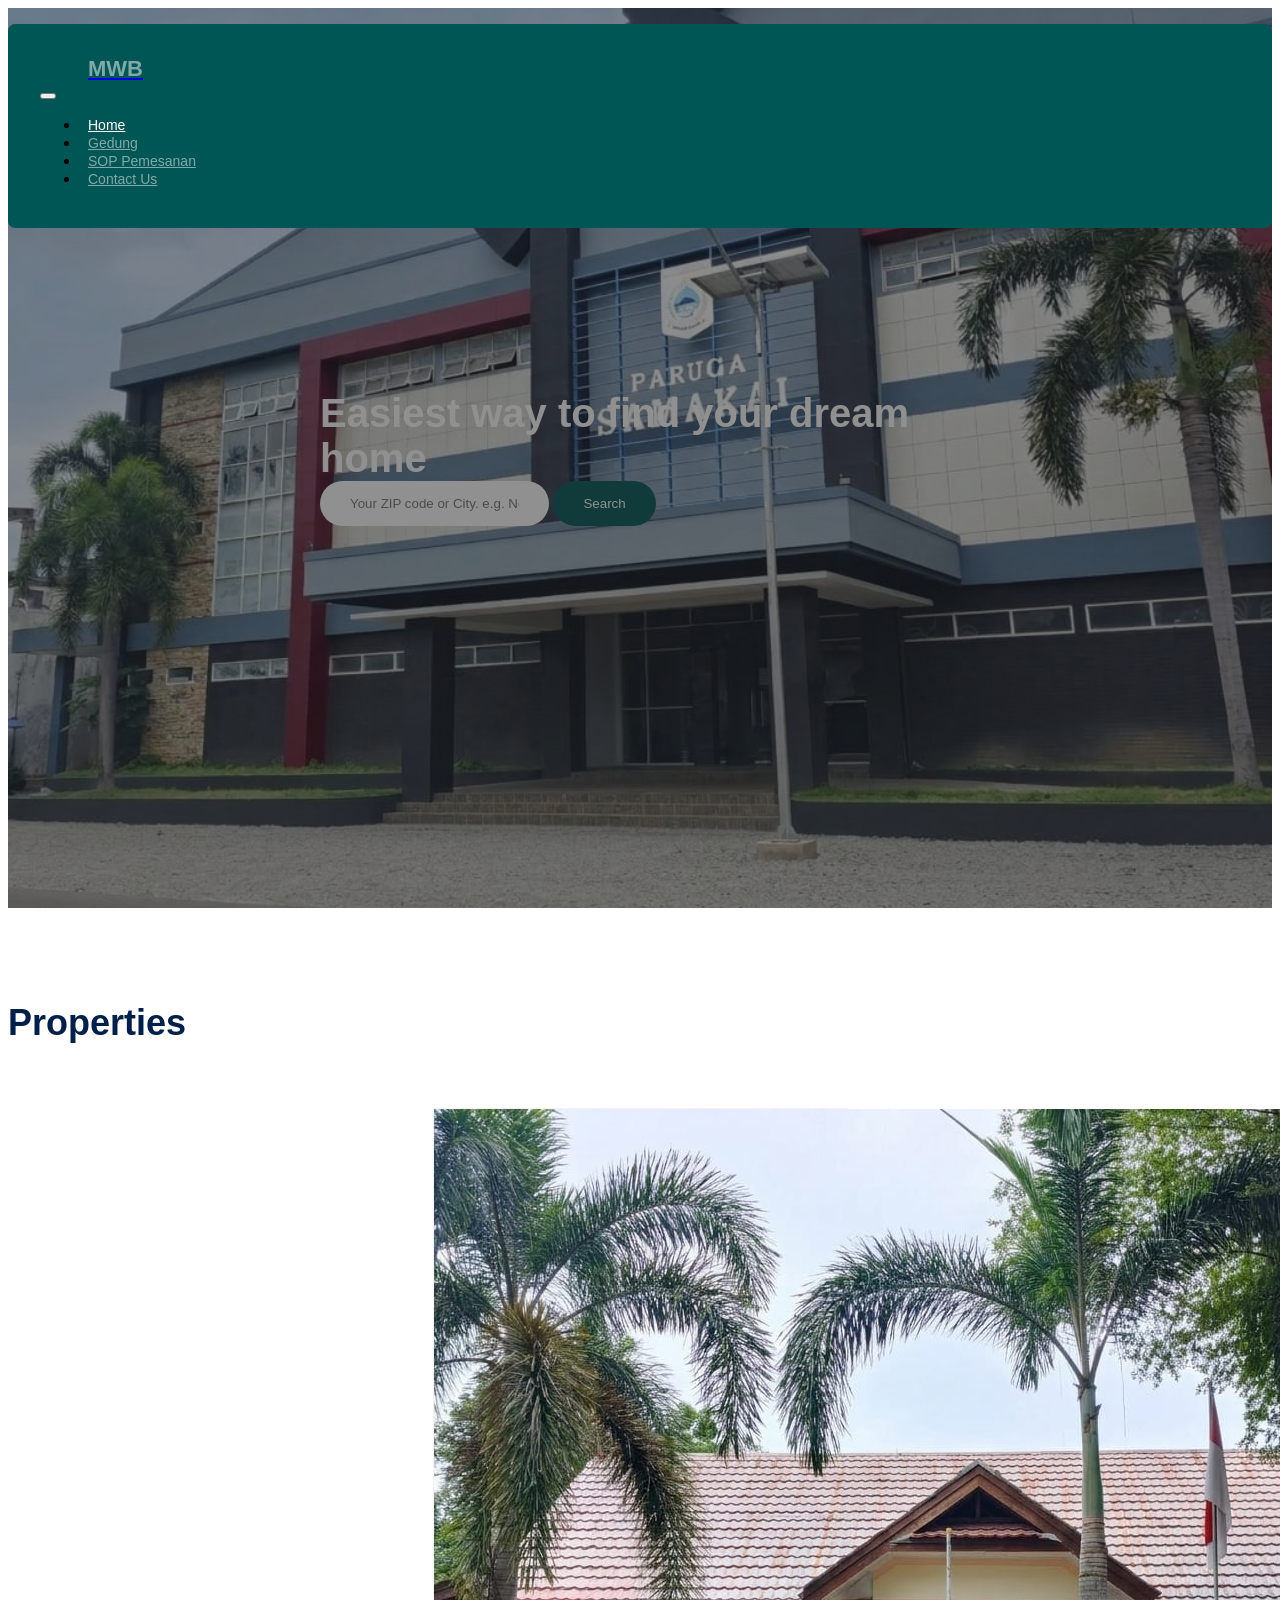
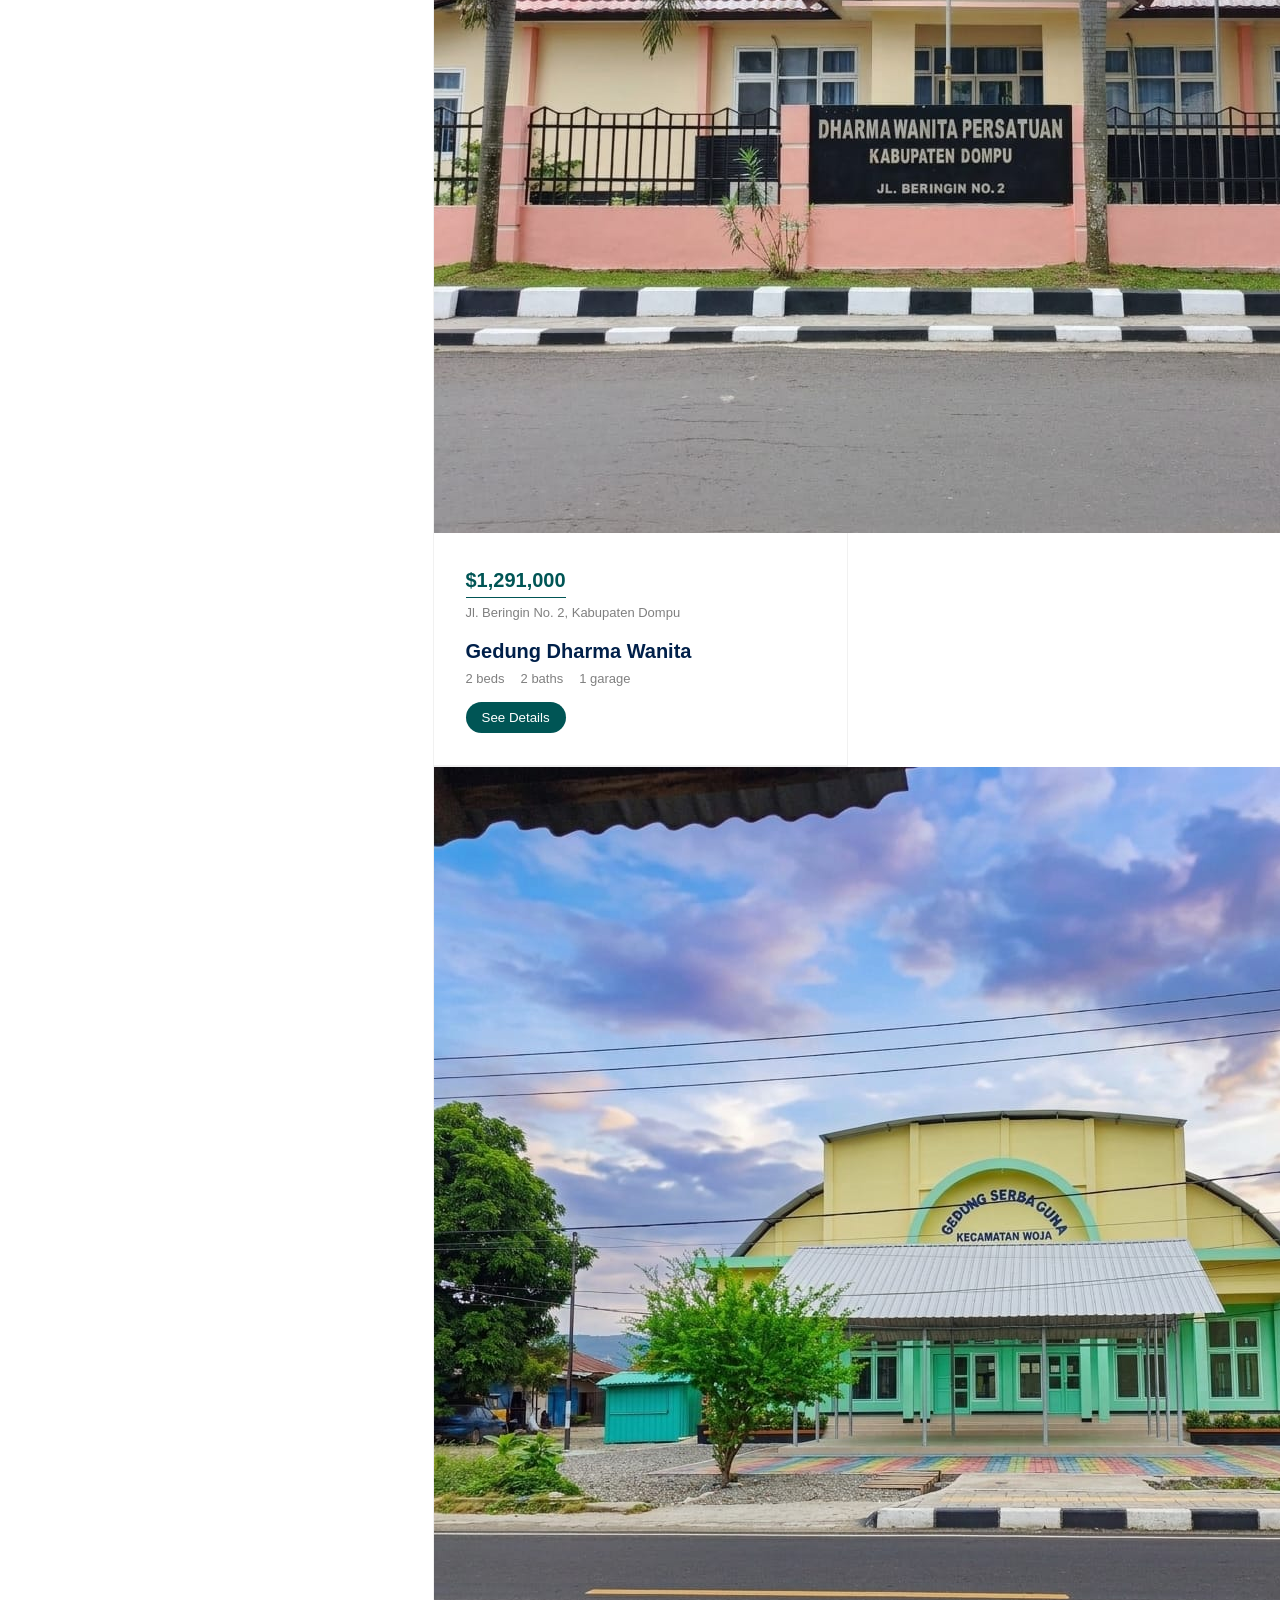
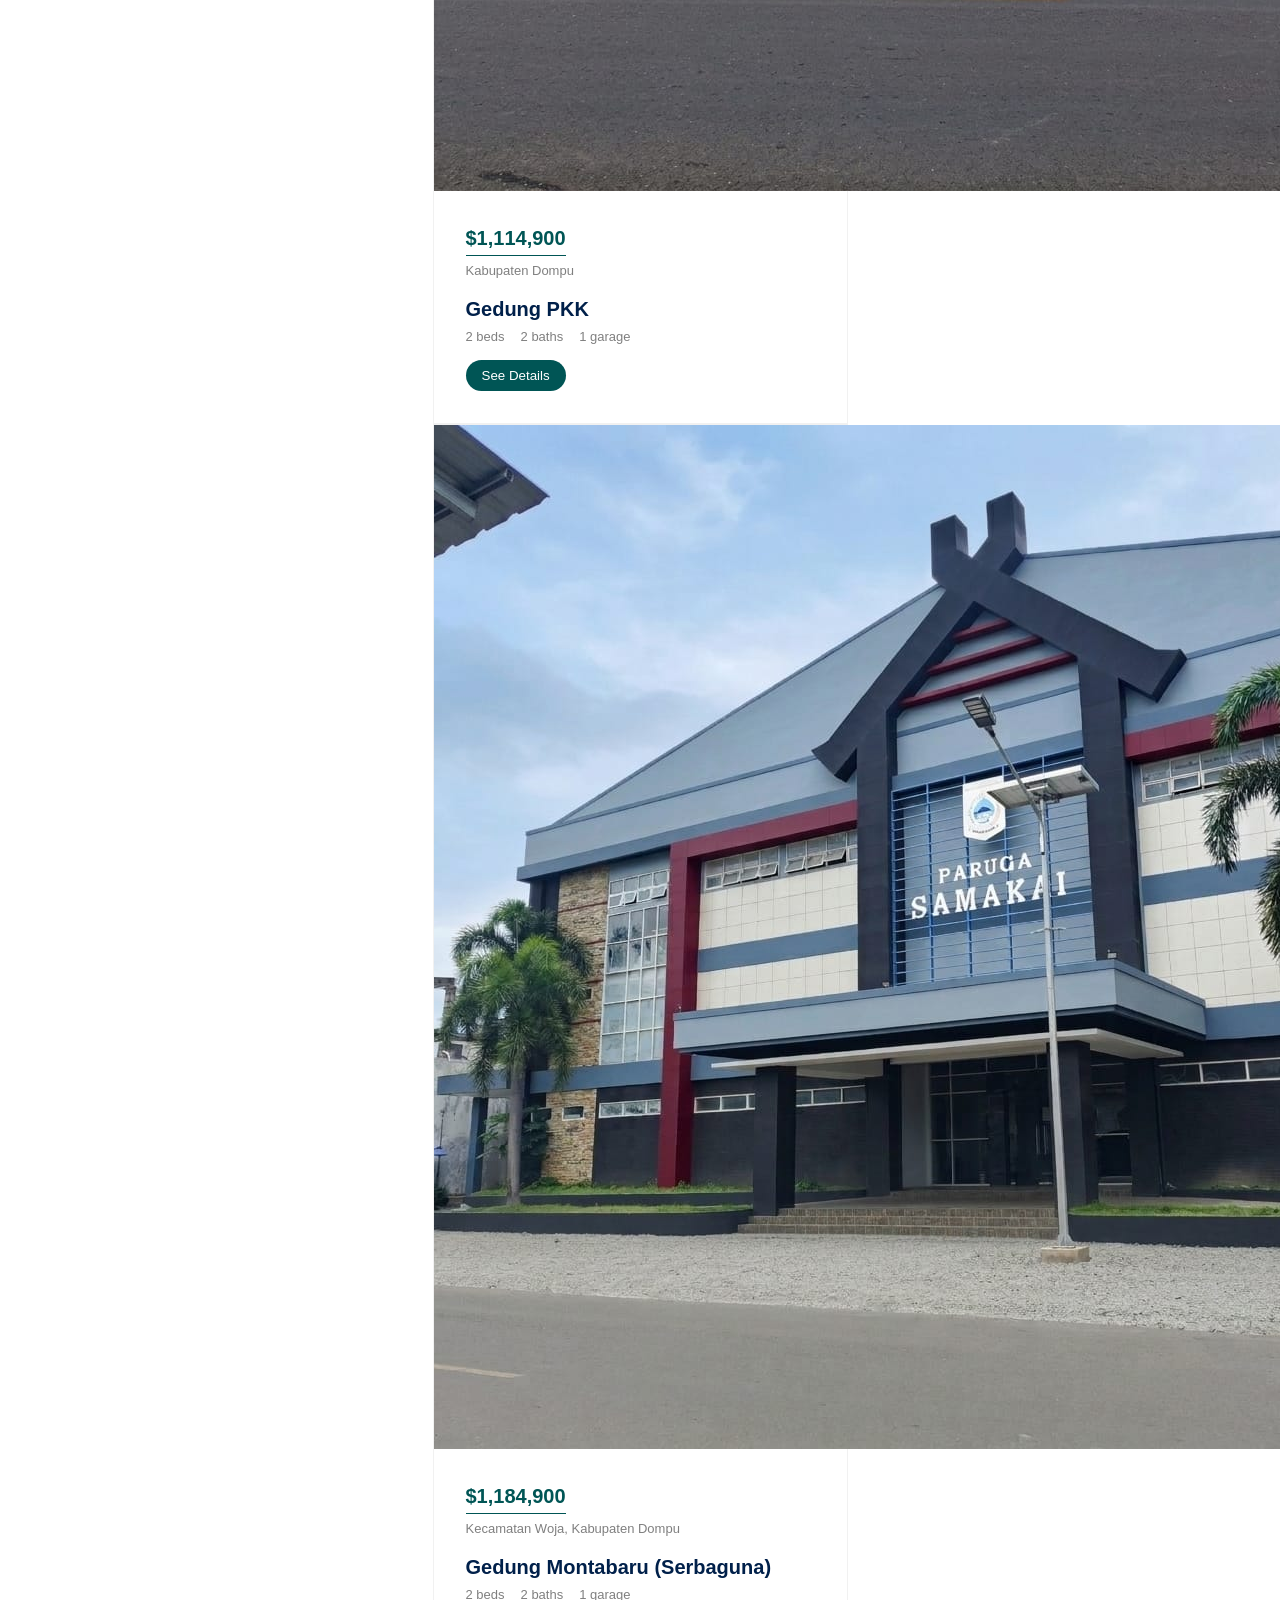
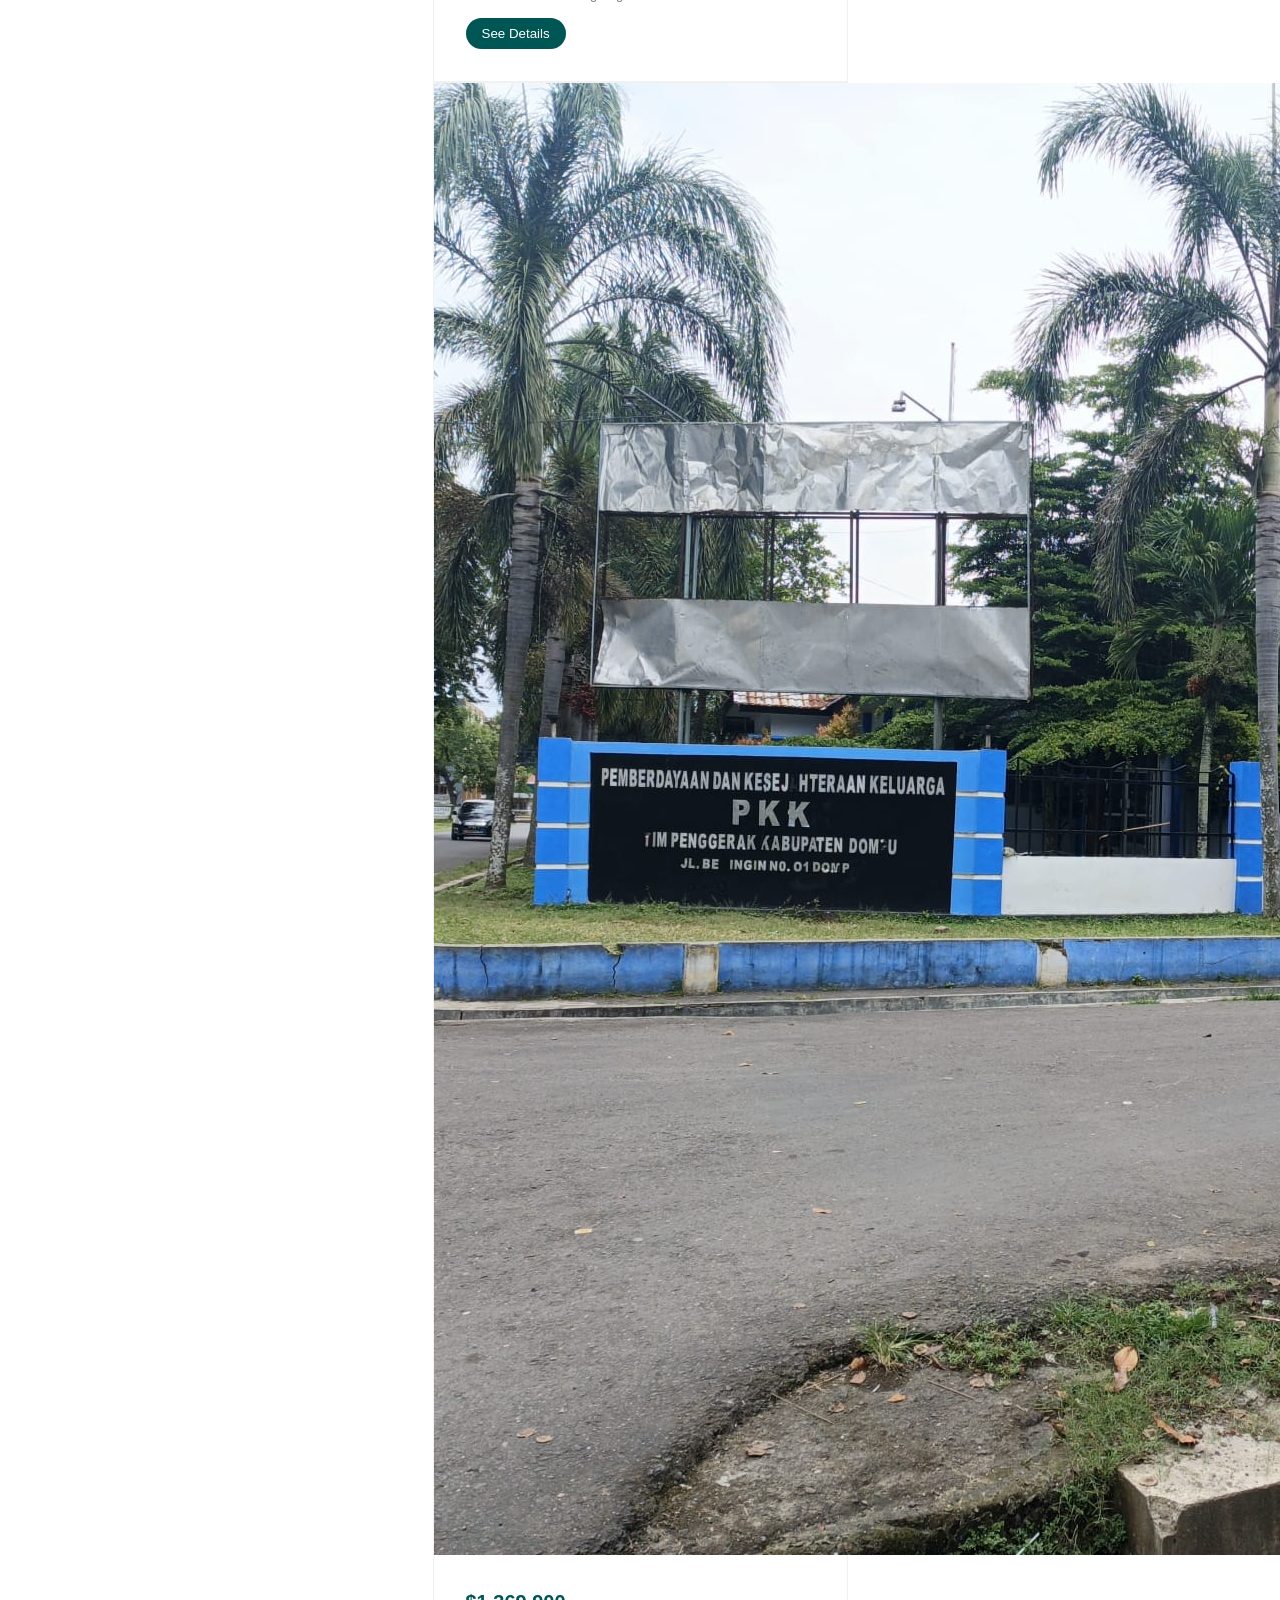
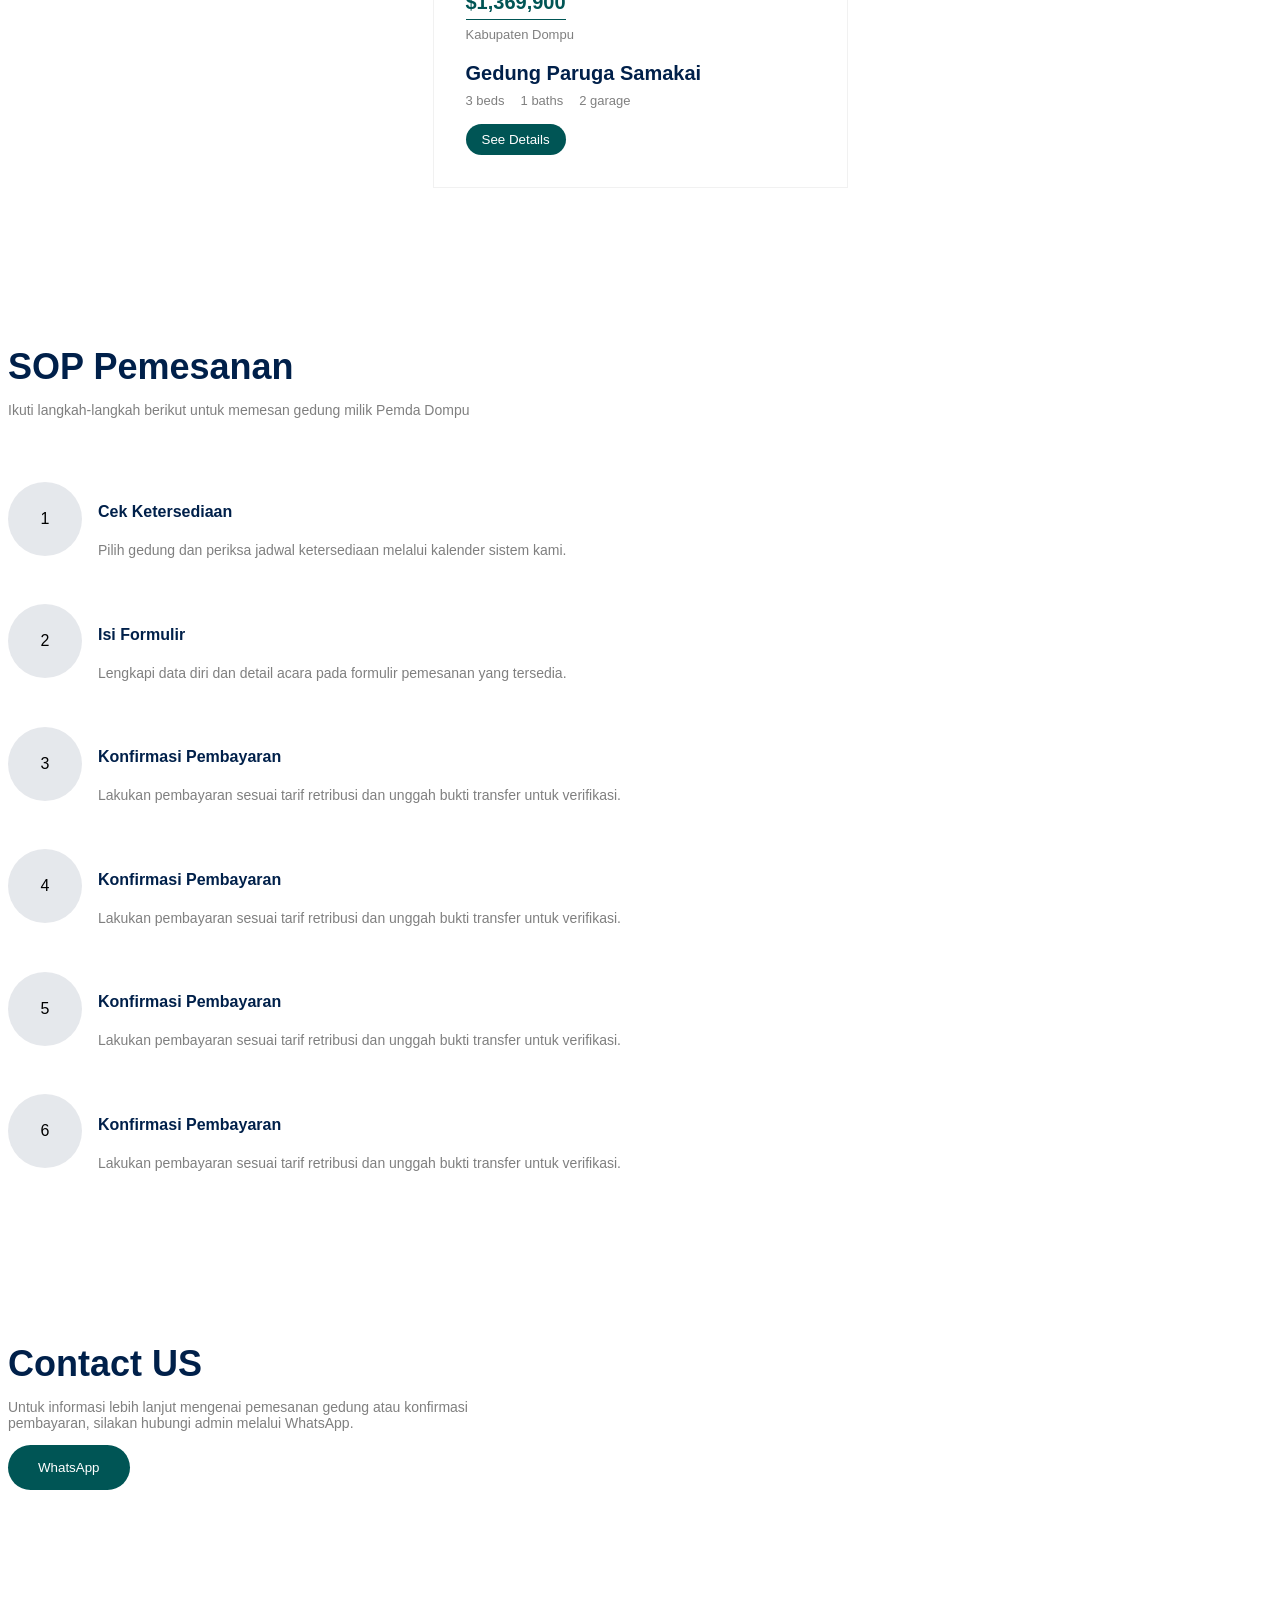
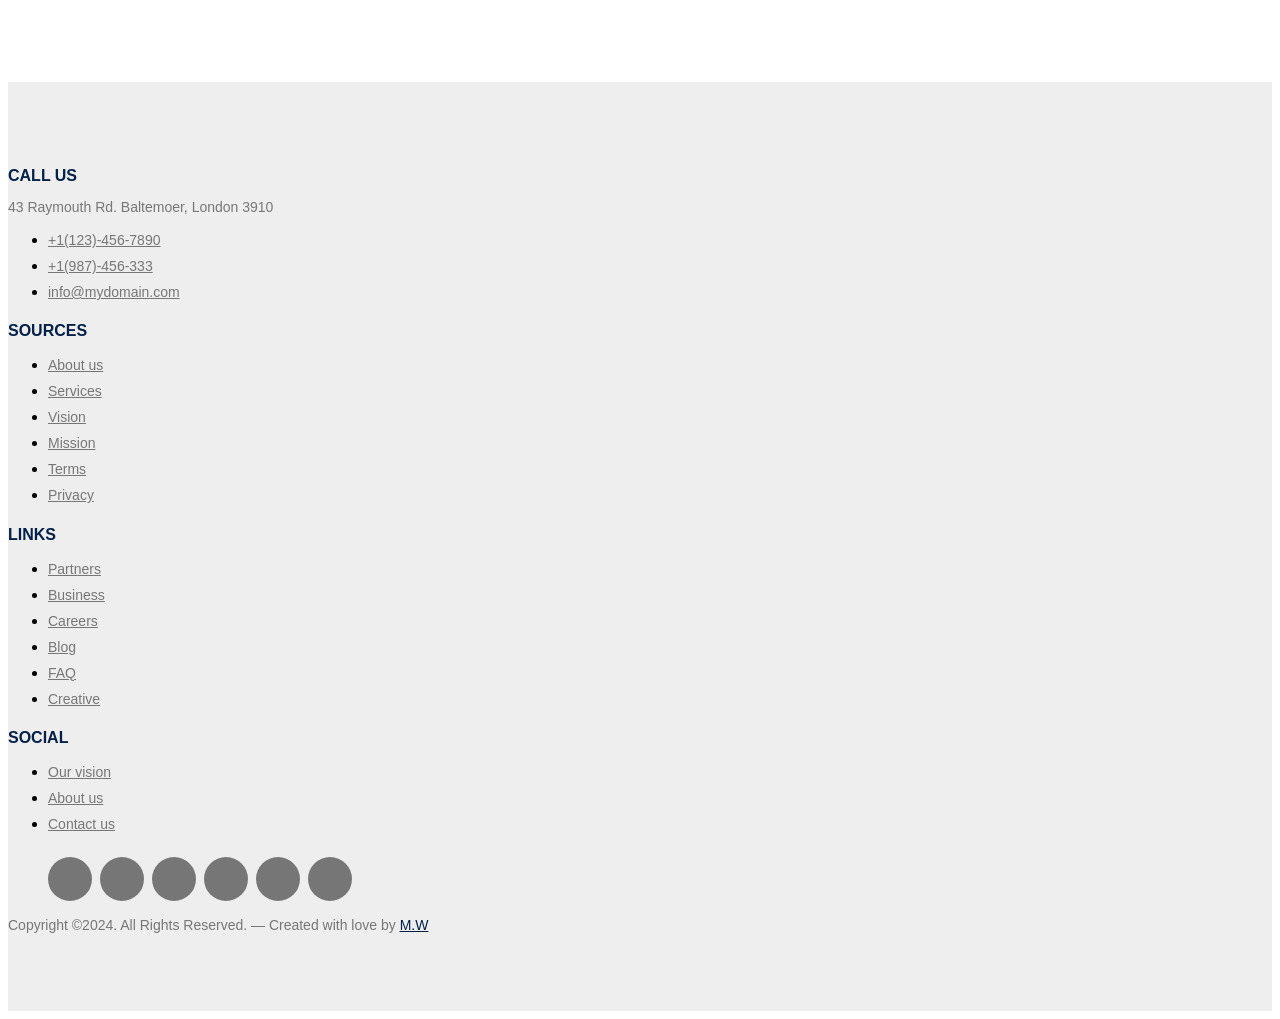
==== commit ed0bfc9c: "desain garis besar done" ====
--- a/index.html
+++ b/index.html
@@ -32,25 +32,13 @@
             <a class="nav-link active" href="index.html">Home</a>
           </li>
           <li class="nav-item">
-            <a class="nav-link properties-link" href="properties.html">Properties
-              <!-- <i class="fa-solid fa-chevron-down"></i>
-              <ul class="choices list-unstyled">
-                <li>Buy Property</li>
-                <li>Sell Property</li>
-                <li class="kinds d-flex justify-content-between align-items-center">
-                  Kinds
-                  <i class="fa-solid fa-chevron-right"></i>
-                  <ul class="list-unstyled">
-                    <li>Men</li>
-                    <li>Women</li>
-                    <li>Children</li>
-                  </ul>
-                </li>
-              </ul> -->
-            </a>
+            <a class="nav-link" href="index.html#gedung-section">Gedung</a>
           </li>
           <li class="nav-item">
-            <a class="nav-link" href="contact.html">Contact Us</a>
+            <a class="nav-link" href="index.html#sop-section">SOP Pemesanan</a>
+          </li>
+          <li class="nav-item">
+            <a class="nav-link" href="index.html#contact-section">Contact Us</a>
           </li>
         </ul>
       </div>
@@ -73,13 +61,13 @@
     </div>
   </section>
 
-  <section class="properties py-section">
+  <section id="gedung-section" class="properties py-section">
     <div class="container">
       <div class="title d-flex justify-content-between align-items-center">
-        <h2>Popular Properties</h2>
-        <button role="link" onclick="location.href = 'properties.html'" class="my-btn">
+        <h2>Properties</h2>
+        <!-- <button role="link" onclick="location.href = 'properties.html'" class="my-btn">
           View All Properties
-        </button>
+        </button> -->
       </div>
       <div class="row gx-4 gy-5">
 
@@ -90,8 +78,8 @@
             </div>
             <div class="info">
               <span class="price h3 d-block">$1,291,000</span>
-              <p class="address">5232 California Fake, Ave. 21BC</p>
-              <h3>California, USA</h3>
+              <p class="address">Jl. Beringin No. 2, Kabupaten Dompu</p>
+              <h3>Gedung Dharma Wanita</h3>
               <div class="features">
                 <div class="item">
                   <i class="fa-solid fa-bed"></i>
@@ -118,8 +106,8 @@
             </div>
             <div class="info">
               <span class="price h3 d-block">$1,114,900</span>
-              <p class="address">5232 Phoenix Fake, Ave. 21BC</p>
-              <h3>Phoenix, USA</h3>
+              <p class="address">Kabupaten Dompu</p>
+              <h3>Gedung PKK</h3>
               <div class="features">
                 <div class="item">
                   <i class="fa-solid fa-bed"></i>
@@ -146,8 +134,8 @@
             </div>
             <div class="info">
               <span class="price h3 d-block">$1,184,900</span>
-              <p class="address">5232 Arizona 8677 Fake, Ave. 21BC</p>
-              <h3>Arizona, USA</h3>
+              <p class="address">Kecamatan Woja, Kabupaten Dompu</p>
+              <h3>Gedung Montabaru (Serbaguna)</h3>
               <div class="features">
                 <div class="item">
                   <i class="fa-solid fa-bed"></i>
@@ -174,8 +162,8 @@
             </div>
             <div class="info">
               <span class="price h3 d-block">$1,369,900</span>
-              <p class="address">5232 Anchorage Fake, Ave. 21BC</p>
-              <h3>Anchorage, USA</h3>
+              <p class="address">Kabupaten Dompu</p>
+              <h3>Gedung Paruga Samakai</h3>
               <div class="features">
                 <div class="item">
                   <i class="fa-solid fa-bed"></i>
@@ -199,7 +187,7 @@
     </div>
   </section>
 
-  <section class="facts py-section bg-light">
+  <section id="sop-section" class="facts py-section bg-light">
 
     <div class="container">
 
@@ -292,7 +280,7 @@
     </div>
   </section>
 
-  <section class="agents py-section bg-light">
+  <section id="contact-section" class="agents py-section bg-light">
     <div class="container">
       <div class="title text-center mx-auto">
         <h2 class="mb-4">Contact US</h2>
--- a/scss/style.css
+++ b/scss/style.css
@@ -1,3 +1,7 @@
+html {
+  scroll-behavior: smooth;
+}
+
 body {
   position: relative;
   font-family: "Work Sans", sans-serif;
@@ -1040,4 +1044,87 @@
   color: #f2f3f2;
 }
 
+.calendar-container {
+  background: #fff;
+  border-radius: 12px;
+  overflow: hidden;
+  width: 100%;
+  /* Tetap lebar penuh sesuai kolom */
+  border: 1px solid rgba(0, 0, 0, 0.1);
+}
+
+.calendar-header {
+  background-color: #005555;
+  padding: 10px 20px;
+  /* Padding atas-bawah lebih tipis */
+}
+
+.calendar-header h3 {
+  font-size: 1.2rem;
+  margin: 0;
+}
+
+.days-name {
+  display: grid;
+  grid-template-columns: repeat(7, 1fr);
+  text-align: center;
+  font-weight: bold;
+  color: #005555;
+  padding: 5px 0;
+  /* Gap antar baris nama hari sangat tipis */
+  font-size: 0.75rem;
+  background-color: rgba(0, 85, 85, 0.03);
+  border-bottom: 1px solid rgba(0, 0, 0, 0.05);
+}
+
+.days-grid {
+  display: grid;
+  grid-template-columns: repeat(7, 1fr);
+  padding: 5px;
+  /* Jarak pinggir dalam kalender tipis */
+}
+
+.day {
+  /* Angka 0.4 atau 0.5 membuat kotak jadi sangat ceper (lebar > tinggi) */
+  aspect-ratio: 1 / 0.5;
+  display: flex;
+  align-items: center;
+  justify-content: center;
+  cursor: pointer;
+  font-size: 0.9rem;
+  transition: 0.2s;
+  margin: 1px;
+  /* Jarak antar kotak tanggal dibuat minimal */
+  border-radius: 4px;
+}
+
+.day:hover:not(.booked) {
+  background-color: rgba(0, 85, 85, 0.1);
+}
+
+.day.booked {
+  background-color: #fce4e4;
+  color: #d9534f;
+}
+
+.day.selected {
+  background-color: #005555 !important;
+  color: white !important;
+}
+
+.calendar-footer {
+  display: flex;
+  justify-content: flex-start;
+  gap: 15px;
+  padding: 10px 20px;
+  background-color: #f8f9fa;
+  font-size: 0.8rem;
+}
+
+.legend-item span {
+  width: 14px;
+  height: 14px;
+  border-radius: 3px;
+}
+
 /*# sourceMappingURL=style.css.map */
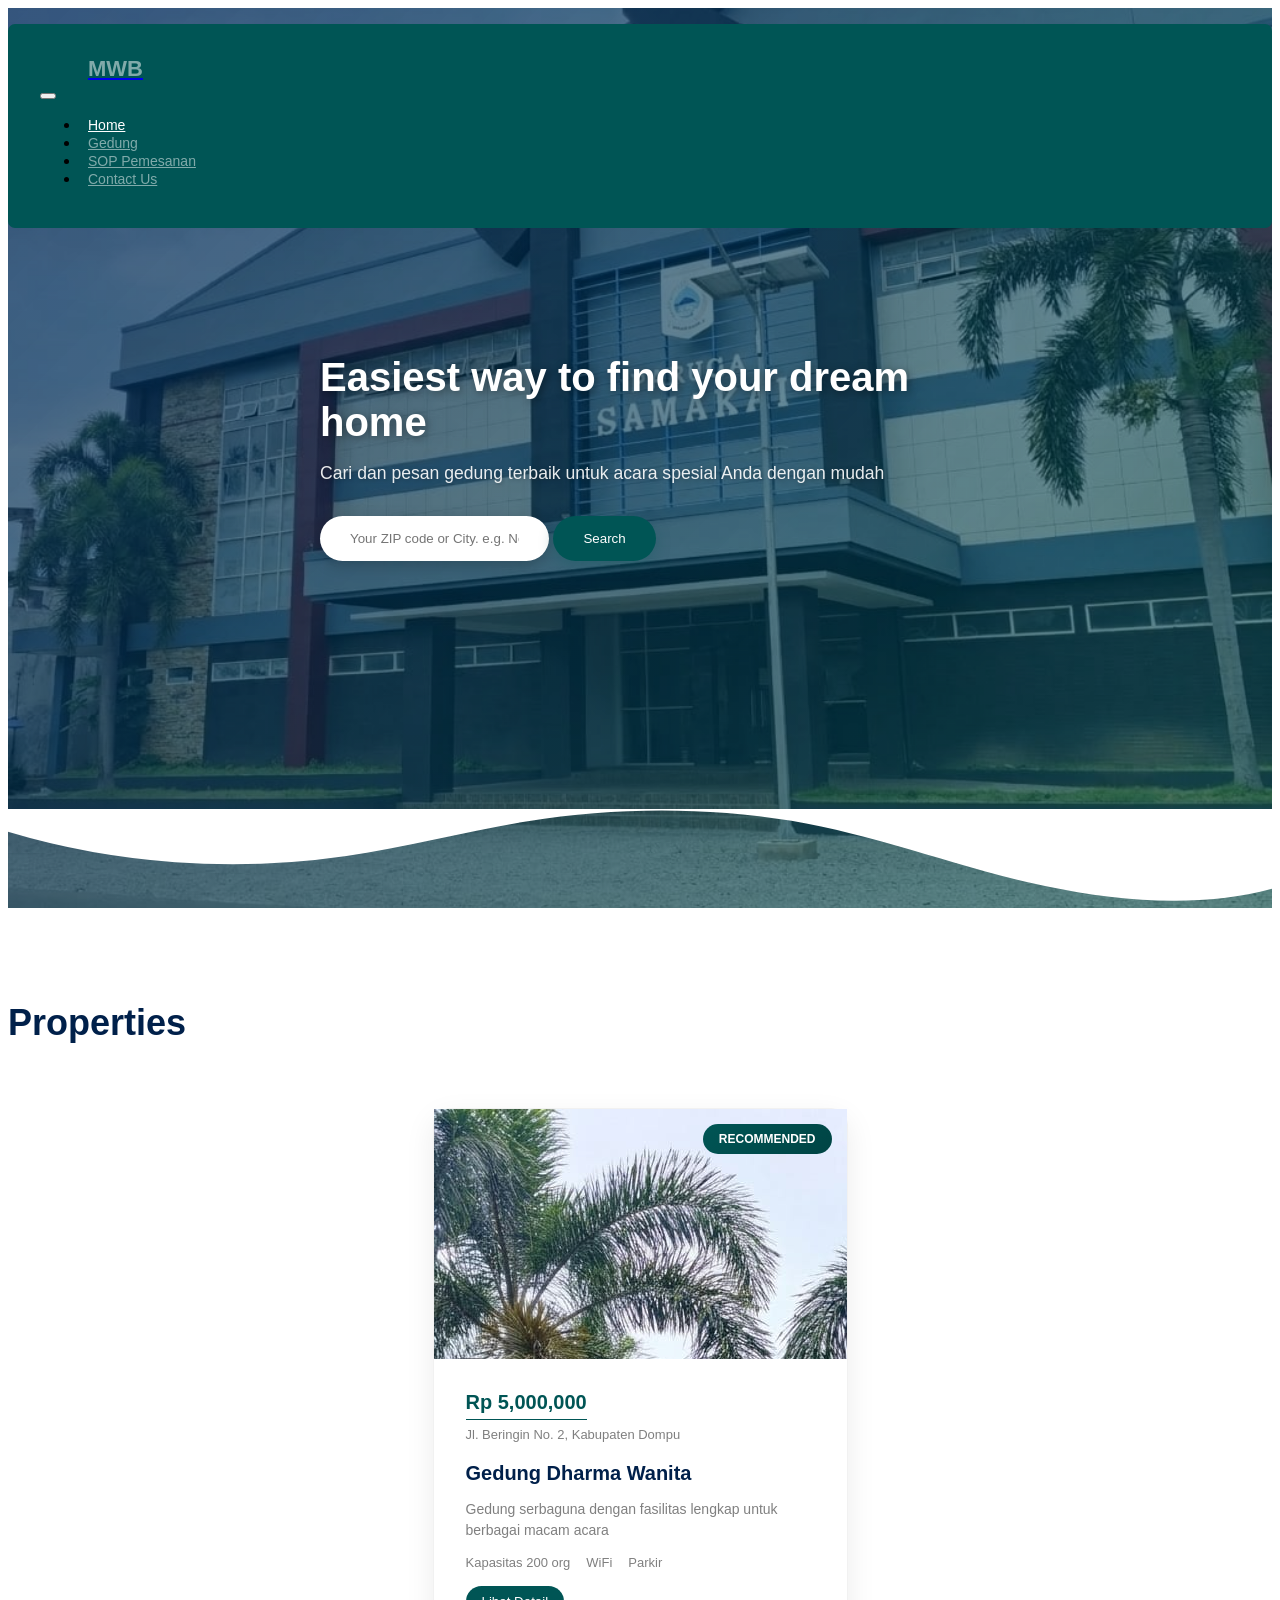
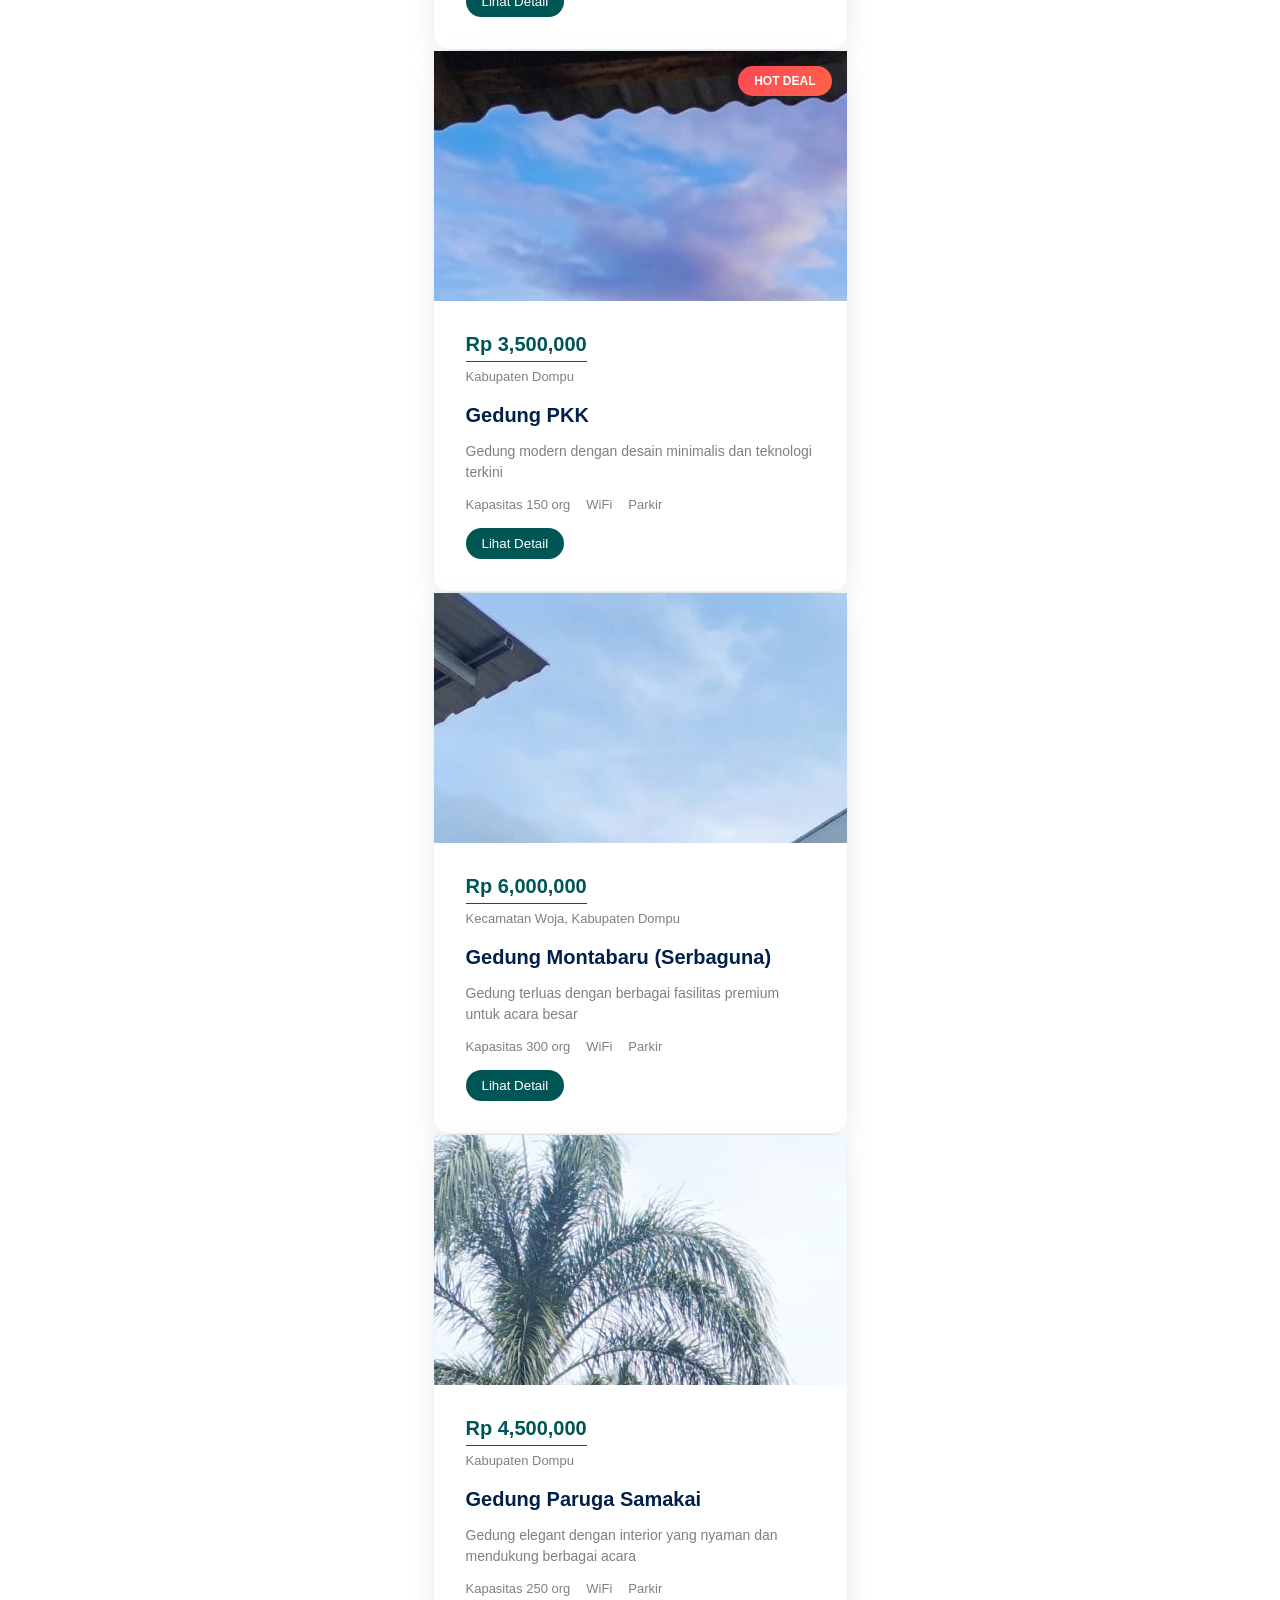
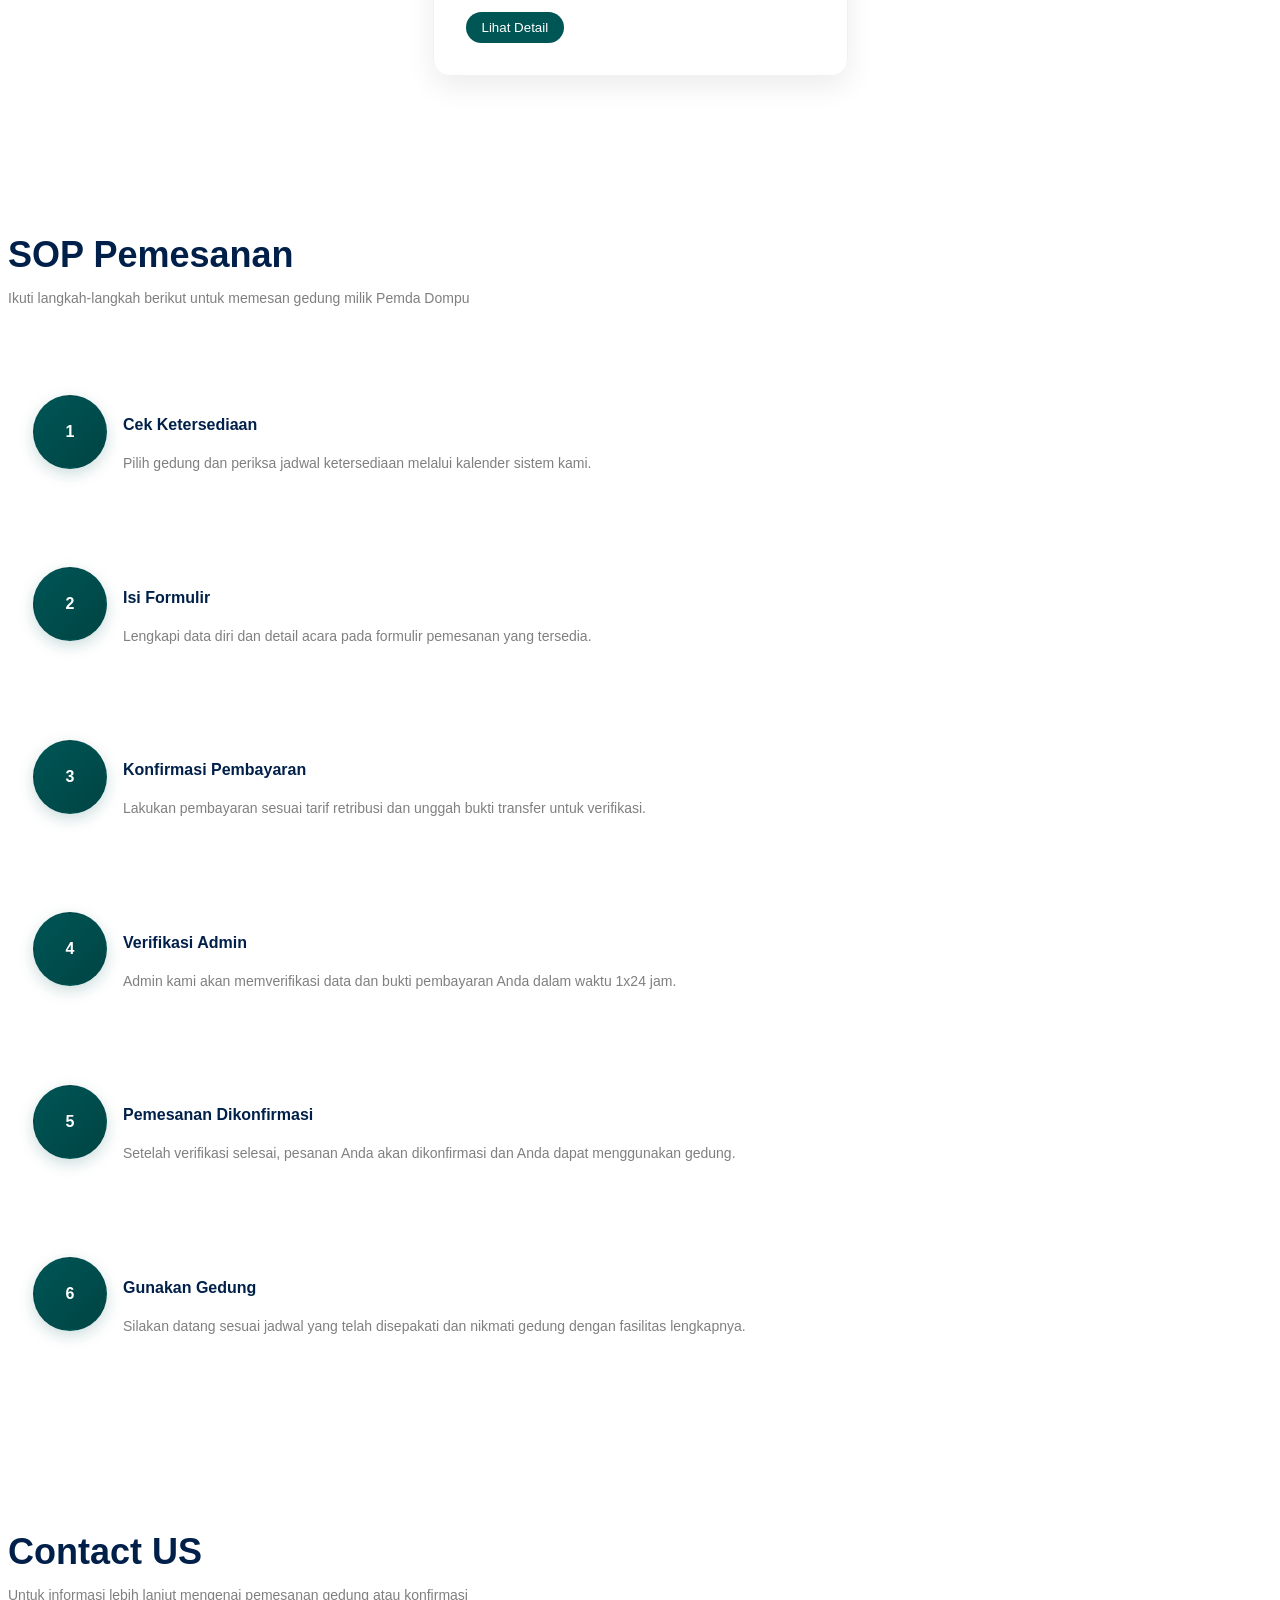
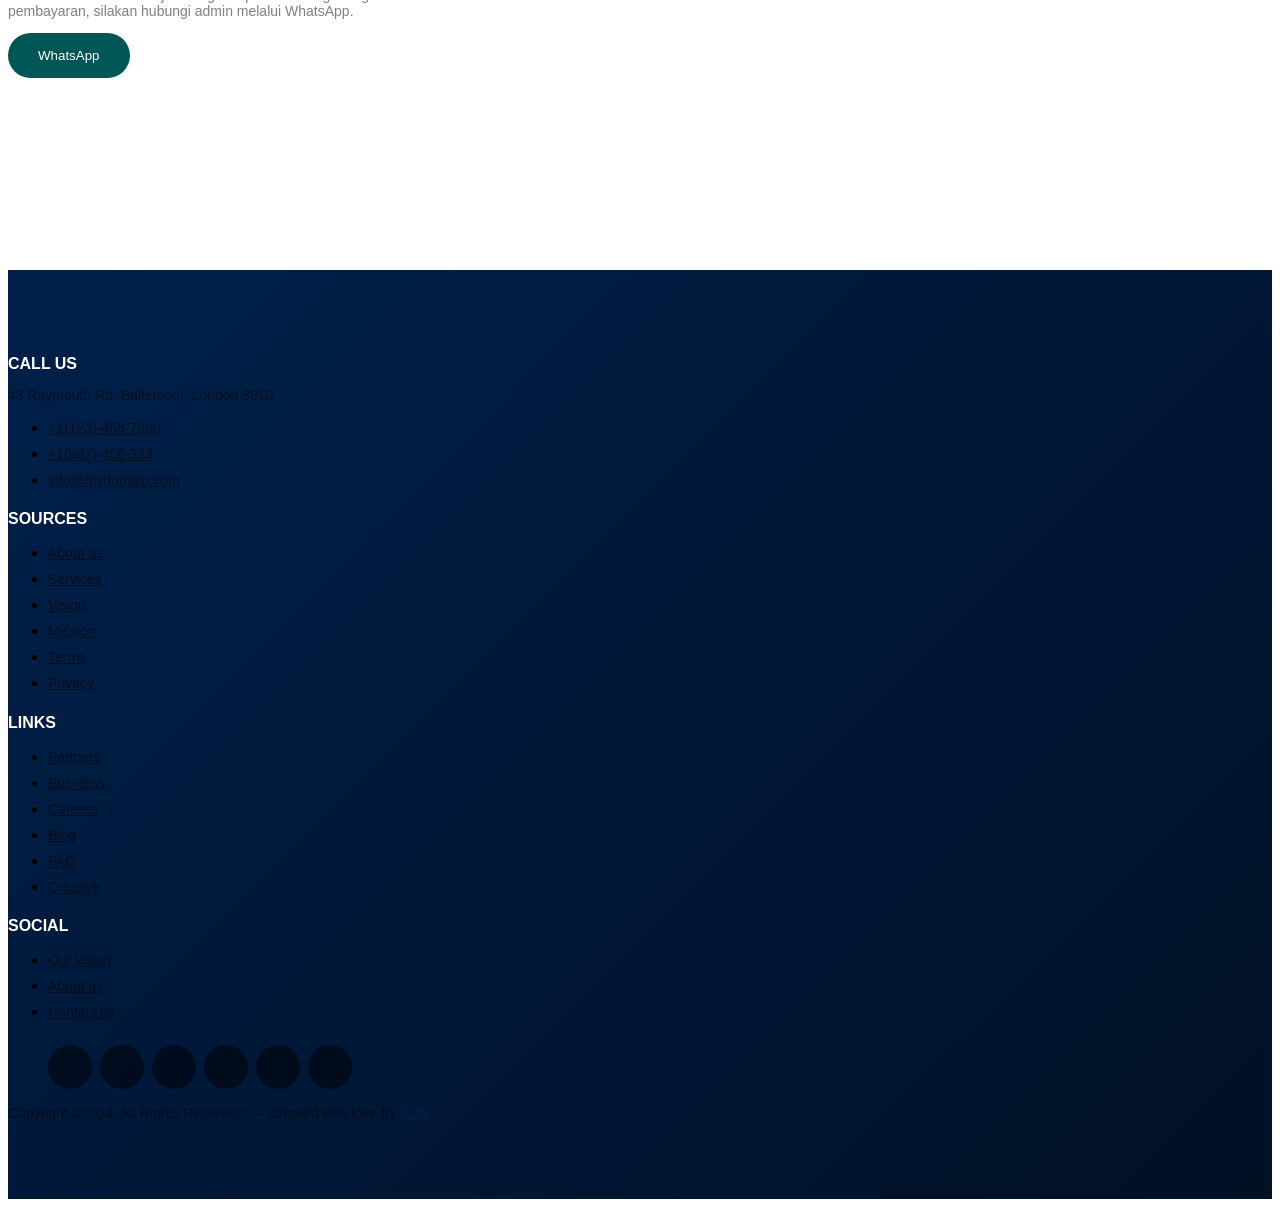
==== commit c4d8e506: "fist commit" ====
--- a/index.html
+++ b/index.html
@@ -12,6 +12,252 @@
   <link rel="stylesheet" href="css/bootstrap.min.css" />
   <!-- style -->
   <link rel="stylesheet" href="scss/style.css" />
+  <style>
+    .landing {
+      position: relative;
+      overflow: hidden;
+    }
+
+    .landing .overlay {
+      background: linear-gradient(135deg, rgba(0, 32, 74, 0.7) 0%, rgba(0, 85, 85, 0.5) 100%);
+      animation: fadeIn 0.8s ease-out;
+    }
+
+    .landing-content {
+      position: relative;
+      z-index: 2;
+      width: 100%;
+    }
+
+    .landing h1 {
+      text-shadow: 2px 2px 8px rgba(0, 0, 0, 0.4);
+    }
+
+    .landing-subtitle {
+      color: rgba(255, 255, 255, 0.9);
+      font-size: 1.1rem;
+      margin-bottom: 2rem;
+      text-shadow: 1px 1px 4px rgba(0, 0, 0, 0.3);
+    }
+
+    .search-input {
+      box-shadow: 0 4px 15px rgba(0, 0, 0, 0.2) !important;
+      transition: 0.3s;
+    }
+
+    .search-input:focus {
+      box-shadow: 0 6px 20px rgba(0, 85, 85, 0.3) !important;
+      transform: translateY(-2px);
+    }
+
+    .btn-search {
+      box-shadow: 0 4px 15px rgba(0, 85, 85, 0.3);
+      transition: all 0.3s;
+    }
+
+    .btn-search:hover {
+      transform: translateY(-3px);
+      box-shadow: 0 6px 20px rgba(0, 85, 85, 0.4);
+    }
+
+    .landing .wave {
+      position: absolute;
+      bottom: -1px;
+      left: 0;
+      width: 100%;
+      height: 100px;
+      fill: #fff;
+      z-index: 10;
+    }
+
+    .property-card {
+      border-radius: 1rem !important;
+      box-shadow: 0 10px 30px rgba(0, 0, 0, 0.08);
+      transition: all 0.4s;
+    }
+
+    .property-card:hover {
+      transform: translateY(-10px) scale(1.02);
+      box-shadow: 0 20px 50px rgba(0, 85, 85, 0.2);
+    }
+
+    .property-card .image {
+      position: relative;
+      overflow: hidden;
+      height: 250px;
+    }
+
+    .property-card .image img {
+      transition: all 0.6s ease;
+    }
+
+    .property-card:hover .image img {
+      transform: scale(1.1);
+      filter: brightness(0.9);
+    }
+
+    .property-card .image-overlay {
+      position: absolute;
+      top: 0;
+      width: 100%;
+      height: 100%;
+      background: linear-gradient(135deg, rgba(0, 85, 85, 0.5), rgba(0, 32, 74, 0.3));
+      opacity: 0;
+      transition: opacity 0.4s ease;
+      z-index: 2;
+    }
+
+    .property-card:hover .image-overlay {
+      opacity: 1;
+    }
+
+    .badge-featured,
+    .badge-hot {
+      position: absolute;
+      top: 15px;
+      right: 15px;
+      padding: 0.5rem 1rem;
+      border-radius: 50rem;
+      font-size: 0.75rem;
+      font-weight: 700;
+      text-transform: uppercase;
+      z-index: 10;
+    }
+
+    .badge-featured {
+      background: linear-gradient(135deg, #005555, #004444);
+      color: white;
+    }
+
+    .badge-hot {
+      background: linear-gradient(135deg, #ff4757, #ff6348);
+      color: white;
+      animation: pulse 2s infinite;
+    }
+
+    .property-card .property-description {
+      font-size: 0.875rem;
+      color: rgba(0, 0, 0, 0.5);
+      line-height: 1.5;
+    }
+
+    .facts .item {
+      padding: 1.5rem;
+      border-radius: 0.75rem;
+      transition: all 0.4s;
+      background: rgba(255, 255, 255, 0.5);
+      border: 1px solid rgba(255, 255, 255, 0.7);
+    }
+
+    .facts .item:hover {
+      background: rgba(255, 255, 255, 0.8);
+      box-shadow: 0 10px 30px rgba(0, 85, 85, 0.15);
+      transform: translateY(-5px);
+      padding-left: 2rem;
+    }
+
+    .facts .icon {
+      background: linear-gradient(135deg, #005555, #004444);
+      color: white;
+      font-weight: 700;
+      box-shadow: 0 5px 15px rgba(0, 85, 85, 0.2);
+      transition: all 0.3s;
+    }
+
+    .facts .item:hover .icon {
+      transform: scale(1.1);
+      background: linear-gradient(135deg, #00204a, #005555);
+      box-shadow: 0 8px 25px rgba(0, 32, 74, 0.3);
+    }
+
+    .facts .info h4 {
+      color: #00204a;
+      transition: color 0.3s;
+    }
+
+    .facts .item:hover .info h4 {
+      color: #005555;
+    }
+
+    footer {
+      background: linear-gradient(135deg, #00204a, #001025);
+    }
+
+    footer h4 {
+      color: white;
+    }
+
+    footer h4::after {
+      width: 50px;
+      height: 2px;
+      background: #005555;
+    }
+
+    footer .icons a {
+      transition: all 0.3s;
+    }
+
+    footer .icons a:hover {
+      background-color: #005555;
+      transform: translateY(-3px) scale(1.1);
+    }
+
+    @keyframes fadeIn {
+      from {
+        opacity: 0;
+      }
+
+      to {
+        opacity: 1;
+      }
+    }
+
+    @keyframes pulse {
+
+      0%,
+      100% {
+        box-shadow: 0 4px 15px rgba(255, 71, 87, 0.3);
+      }
+
+      50% {
+        box-shadow: 0 4px 25px rgba(255, 71, 87, 0.5);
+      }
+    }
+
+    @keyframes slideDown {
+      from {
+        opacity: 0;
+        transform: translateY(-30px);
+      }
+
+      to {
+        opacity: 1;
+      }
+    }
+
+    @keyframes slideUp {
+      from {
+        opacity: 0;
+        transform: translateY(30px);
+      }
+
+      to {
+        opacity: 1;
+      }
+    }
+
+    .wow {
+      animation-fill-mode: both;
+    }
+
+    .wow.fadeInDown {
+      animation: slideDown 0.8s ease-out both;
+    }
+
+    .wow.fadeInUp {
+      animation: slideUp 0.8s ease-out both;
+    }
+  </style>
 </head>
 
 <body>
@@ -51,14 +297,26 @@
   <section class="landing" style="background-image: url(&quot;images/gedung/3.jpeg&quot;);">
     <div class="overlay"></div>
     <div class="container position-relative z-2">
-      <h1 class="lh-base text-center text-uppercase mb-4 mb-md-5">
-        Easiest way to find your dream home
-      </h1>
-      <form class="d-flex justify-content-center align-items-center row-gap-3 column-gap-2" action="">
-        <input class="form-control shadow-none" type="text" placeholder="Your ZIP code or City. e.g. New York" />
-        <button class="my-btn" type="submit">Search</button>
-      </form>
+      <div class="landing-content">
+        <h1 class="lh-base text-center text-uppercase mb-4 mb-md-5 wow fadeInDown" style="animation-delay: 0.2s;">
+          Easiest way to find your dream home
+        </h1>
+        <p class="landing-subtitle text-center wow fadeInUp" style="animation-delay: 0.4s;">
+          Cari dan pesan gedung terbaik untuk acara spesial Anda dengan mudah
+        </p>
+        <form class="d-flex justify-content-center align-items-center row-gap-3 column-gap-2 wow fadeInUp" action=""
+          style="animation-delay: 0.6s;">
+          <input class="form-control shadow-none search-input" type="text"
+            placeholder="Your ZIP code or City. e.g. New York" />
+          <button class="my-btn btn-search" type="submit">Search</button>
+        </form>
+      </div>
     </div>
+    <svg class="wave" viewBox="0 0 1200 120" preserveAspectRatio="none" style="margin-top: -1px;">
+      <path
+        d="M321.39,56.44c58-10.79,114.16-30.13,172-41.86,82.39-16.87,168.19-17.38,250.45-.39C823.78,31,906.4,72,985.66,92.83c70.05,18.48,146.53,26.09,214.34,3V0H0V27.35A600.21,600.21,0,0,0,321.39,56.44Z"
+        fill="#fff"></path>
+    </svg>
   </section>
 
   <section id="gedung-section" class="properties py-section">
@@ -71,114 +329,125 @@
       </div>
       <div class="row gx-4 gy-5">
 
-        <div class="col-sm-6 col-lg-4">
-          <div class="box rounded-1 shadow-sm">
-            <div class="image">
-              <img class="img-fluid rounded-top-1" src="images/gedung/1.jpeg" alt="" />
+        <div class="col-sm-6 col-lg-4 wow fadeInUp" style="animation-delay: 0.1s;">
+          <div class="box rounded-2 shadow-sm property-card">
+            <div class="image position-relative overflow-hidden">
+              <span class="badge-featured">Recommended</span>
+              <img class="img-fluid rounded-top-2" src="images/gedung/1.jpeg" alt="Gedung Dharma Wanita" />
+              <div class="image-overlay"></div>
             </div>
             <div class="info">
-              <span class="price h3 d-block">$1,291,000</span>
-              <p class="address">Jl. Beringin No. 2, Kabupaten Dompu</p>
+              <span class="price h3 d-block">Rp 5,000,000</span>
+              <p class="address"><i class="fas fa-map-marker-alt"></i> Jl. Beringin No. 2, Kabupaten Dompu</p>
               <h3>Gedung Dharma Wanita</h3>
+              <p class="property-description">Gedung serbaguna dengan fasilitas lengkap untuk berbagai macam acara</p>
               <div class="features">
                 <div class="item">
-                  <i class="fa-solid fa-bed"></i>
-                  2 beds
-                </div>
-                <div class="item">
-                  <i class="fa-solid fa-bath"></i>
-                  2 baths
-                </div>
-                <div class="item">
-                  <i class="fa-solid fa-warehouse"></i>
-                  1 garage
-                </div>
-              </div>
-              <button class="my-btn">See Details</button>
+                  <i class="fa-solid fa-people-group"></i>
+                  Kapasitas 200 org
+                </div>
+                <div class="item">
+                  <i class="fa-solid fa-wifi"></i>
+                  WiFi
+                </div>
+                <div class="item">
+                  <i class="fa-solid fa-car"></i>
+                  Parkir
+                </div>
+              </div>
+              <button class="my-btn w-100">Lihat Detail</button>
             </div>
           </div>
         </div>
 
-        <div class="col-sm-6 col-lg-4">
-          <div class="box rounded-1 shadow-sm">
-            <div class="image">
-              <img class="img-fluid rounded-top-1" src="images/gedung/2.jpeg" alt="" />
+        <div class="col-sm-6 col-lg-4 wow fadeInUp" style="animation-delay: 0.2s;">
+          <div class="box rounded-2 shadow-sm property-card">
+            <div class="image position-relative overflow-hidden">
+              <span class="badge-hot">Hot Deal</span>
+              <img class="img-fluid rounded-top-2" src="images/gedung/2.jpeg" alt="Gedung PKK" />
+              <div class="image-overlay"></div>
             </div>
             <div class="info">
-              <span class="price h3 d-block">$1,114,900</span>
-              <p class="address">Kabupaten Dompu</p>
+              <span class="price h3 d-block">Rp 3,500,000</span>
+              <p class="address"><i class="fas fa-map-marker-alt"></i> Kabupaten Dompu</p>
               <h3>Gedung PKK</h3>
+              <p class="property-description">Gedung modern dengan desain minimalis dan teknologi terkini</p>
               <div class="features">
                 <div class="item">
-                  <i class="fa-solid fa-bed"></i>
-                  2 beds
-                </div>
-                <div class="item">
-                  <i class="fa-solid fa-bath"></i>
-                  2 baths
-                </div>
-                <div class="item">
-                  <i class="fa-solid fa-warehouse"></i>
-                  1 garage
-                </div>
-              </div>
-              <button class="my-btn">See Details</button>
+                  <i class="fa-solid fa-people-group"></i>
+                  Kapasitas 150 org
+                </div>
+                <div class="item">
+                  <i class="fa-solid fa-wifi"></i>
+                  WiFi
+                </div>
+                <div class="item">
+                  <i class="fa-solid fa-car"></i>
+                  Parkir
+                </div>
+              </div>
+              <button class="my-btn w-100">Lihat Detail</button>
             </div>
           </div>
         </div>
 
-        <div class="col-sm-6 col-lg-4">
-          <div class="box rounded-1 shadow-sm">
-            <div class="image">
-              <img class="img-fluid rounded-top-1" src="images/gedung/3.jpeg" alt="" />
+        <div class="col-sm-6 col-lg-4 wow fadeInUp" style="animation-delay: 0.3s;">
+          <div class="box rounded-2 shadow-sm property-card">
+            <div class="image position-relative overflow-hidden">
+              <img class="img-fluid rounded-top-2" src="images/gedung/3.jpeg" alt="Gedung Montabaru" />
+              <div class="image-overlay"></div>
             </div>
             <div class="info">
-              <span class="price h3 d-block">$1,184,900</span>
-              <p class="address">Kecamatan Woja, Kabupaten Dompu</p>
+              <span class="price h3 d-block">Rp 6,000,000</span>
+              <p class="address"><i class="fas fa-map-marker-alt"></i> Kecamatan Woja, Kabupaten Dompu</p>
               <h3>Gedung Montabaru (Serbaguna)</h3>
+              <p class="property-description">Gedung terluas dengan berbagai fasilitas premium untuk acara besar</p>
               <div class="features">
                 <div class="item">
-                  <i class="fa-solid fa-bed"></i>
-                  2 beds
-                </div>
-                <div class="item">
-                  <i class="fa-solid fa-bath"></i>
-                  2 baths
-                </div>
-                <div class="item">
-                  <i class="fa-solid fa-warehouse"></i>
-                  1 garage
-                </div>
-              </div>
-              <button class="my-btn">See Details</button>
+                  <i class="fa-solid fa-people-group"></i>
+                  Kapasitas 300 org
+                </div>
+                <div class="item">
+                  <i class="fa-solid fa-wifi"></i>
+                  WiFi
+                </div>
+                <div class="item">
+                  <i class="fa-solid fa-car"></i>
+                  Parkir
+                </div>
+              </div>
+              <button class="my-btn w-100">Lihat Detail</button>
             </div>
           </div>
         </div>
 
-        <div class="col-sm-6 col-lg-4">
-          <div class="box rounded-1 shadow-sm">
-            <div class="image">
-              <img class="img-fluid rounded-top-1" src="images/gedung/4.jpeg" alt="" />
+        <div class="col-sm-6 col-lg-4 wow fadeInUp" style="animation-delay: 0.4s;">
+          <div class="box rounded-2 shadow-sm property-card">
+            <div class="image position-relative overflow-hidden">
+              <img class="img-fluid rounded-top-2" src="images/gedung/4.jpeg" alt="Gedung Paruga Samakai" />
+              <div class="image-overlay"></div>
             </div>
             <div class="info">
-              <span class="price h3 d-block">$1,369,900</span>
-              <p class="address">Kabupaten Dompu</p>
+              <span class="price h3 d-block">Rp 4,500,000</span>
+              <p class="address"><i class="fas fa-map-marker-alt"></i> Kabupaten Dompu</p>
               <h3>Gedung Paruga Samakai</h3>
+              <p class="property-description">Gedung elegant dengan interior yang nyaman dan mendukung berbagai acara
+              </p>
               <div class="features">
                 <div class="item">
-                  <i class="fa-solid fa-bed"></i>
-                  3 beds
-                </div>
-                <div class="item">
-                  <i class="fa-solid fa-bath"></i>
-                  1 baths
-                </div>
-                <div class="item">
-                  <i class="fa-solid fa-warehouse"></i>
-                  2 garage
-                </div>
-              </div>
-              <button class="my-btn">See Details</button>
+                  <i class="fa-solid fa-people-group"></i>
+                  Kapasitas 250 org
+                </div>
+                <div class="item">
+                  <i class="fa-solid fa-wifi"></i>
+                  WiFi
+                </div>
+                <div class="item">
+                  <i class="fa-solid fa-car"></i>
+                  Parkir
+                </div>
+              </div>
+              <button class="my-btn w-100">Lihat Detail</button>
             </div>
           </div>
         </div>
@@ -246,8 +515,8 @@
                 <span>4</span>
               </div>
               <div class="info">
-                <h4>Konfirmasi Pembayaran</h4>
-                <p>Lakukan pembayaran sesuai tarif retribusi dan unggah bukti transfer untuk verifikasi.</p>
+                <h4>Verifikasi Admin</h4>
+                <p>Admin kami akan memverifikasi data dan bukti pembayaran Anda dalam waktu 1x24 jam.</p>
               </div>
             </div>
 
@@ -256,8 +525,8 @@
                 <span>5</span>
               </div>
               <div class="info">
-                <h4>Konfirmasi Pembayaran</h4>
-                <p>Lakukan pembayaran sesuai tarif retribusi dan unggah bukti transfer untuk verifikasi.</p>
+                <h4>Pemesanan Dikonfirmasi</h4>
+                <p>Setelah verifikasi selesai, pesanan Anda akan dikonfirmasi dan Anda dapat menggunakan gedung.</p>
               </div>
             </div>
 
@@ -266,8 +535,9 @@
                 <span>6</span>
               </div>
               <div class="info">
-                <h4>Konfirmasi Pembayaran</h4>
-                <p>Lakukan pembayaran sesuai tarif retribusi dan unggah bukti transfer untuk verifikasi.</p>
+                <h4>Gunakan Gedung</h4>
+                <p>Silakan datang sesuai jadwal yang telah disepakati dan nikmati gedung dengan fasilitas lengkapnya.
+                </p>
               </div>
             </div>
 
@@ -359,6 +629,35 @@
   <script src="./js/bootstrap.bundle.min.js"></script>
   <script src="./js/main.js"></script>
   <script src="./js/apply.js"></script>
+  <script>
+    // Scroll Animation with IntersectionObserver
+    const observerOptions = {
+      threshold: 0.1,
+      rootMargin: '0px 0px -100px 0px'
+    };
+
+    const observer = new IntersectionObserver(function (entries) {
+      entries.forEach(entry => {
+        if (entry.isIntersecting) {
+          entry.target.style.opacity = '1';
+          observer.unobserve(entry.target);
+        }
+      });
+    }, observerOptions);
+
+    // Observe all .wow elements for animation
+    document.querySelectorAll('.wow').forEach(element => {
+      element.style.opacity = '0';
+      observer.observe(element);
+    });
+
+    // Property card hover effect enhancement
+    document.querySelectorAll('.property-card').forEach(card => {
+      card.addEventListener('mouseenter', function () {
+        this.style.transition = 'all 0.4s cubic-bezier(0.34, 1.56, 0.64, 1)';
+      });
+    });
+  </script>
 </body>
 
 </html>
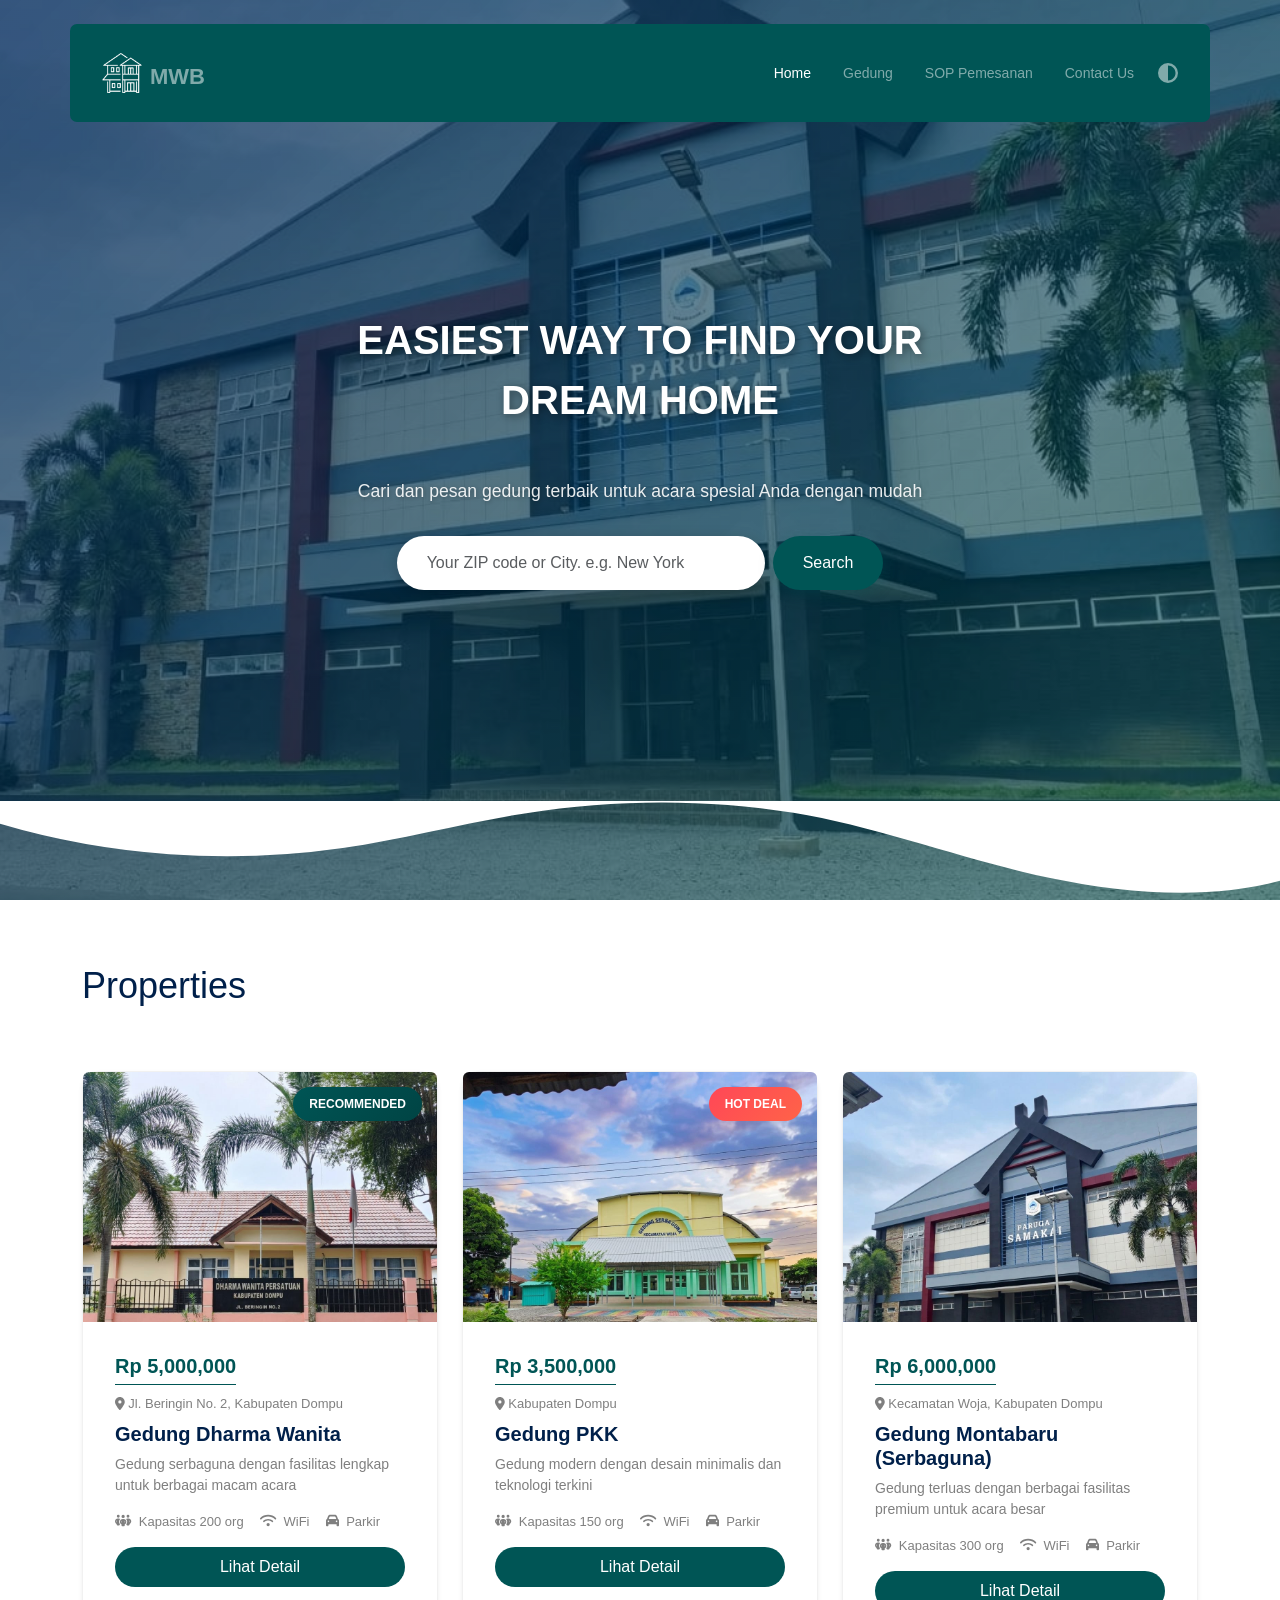
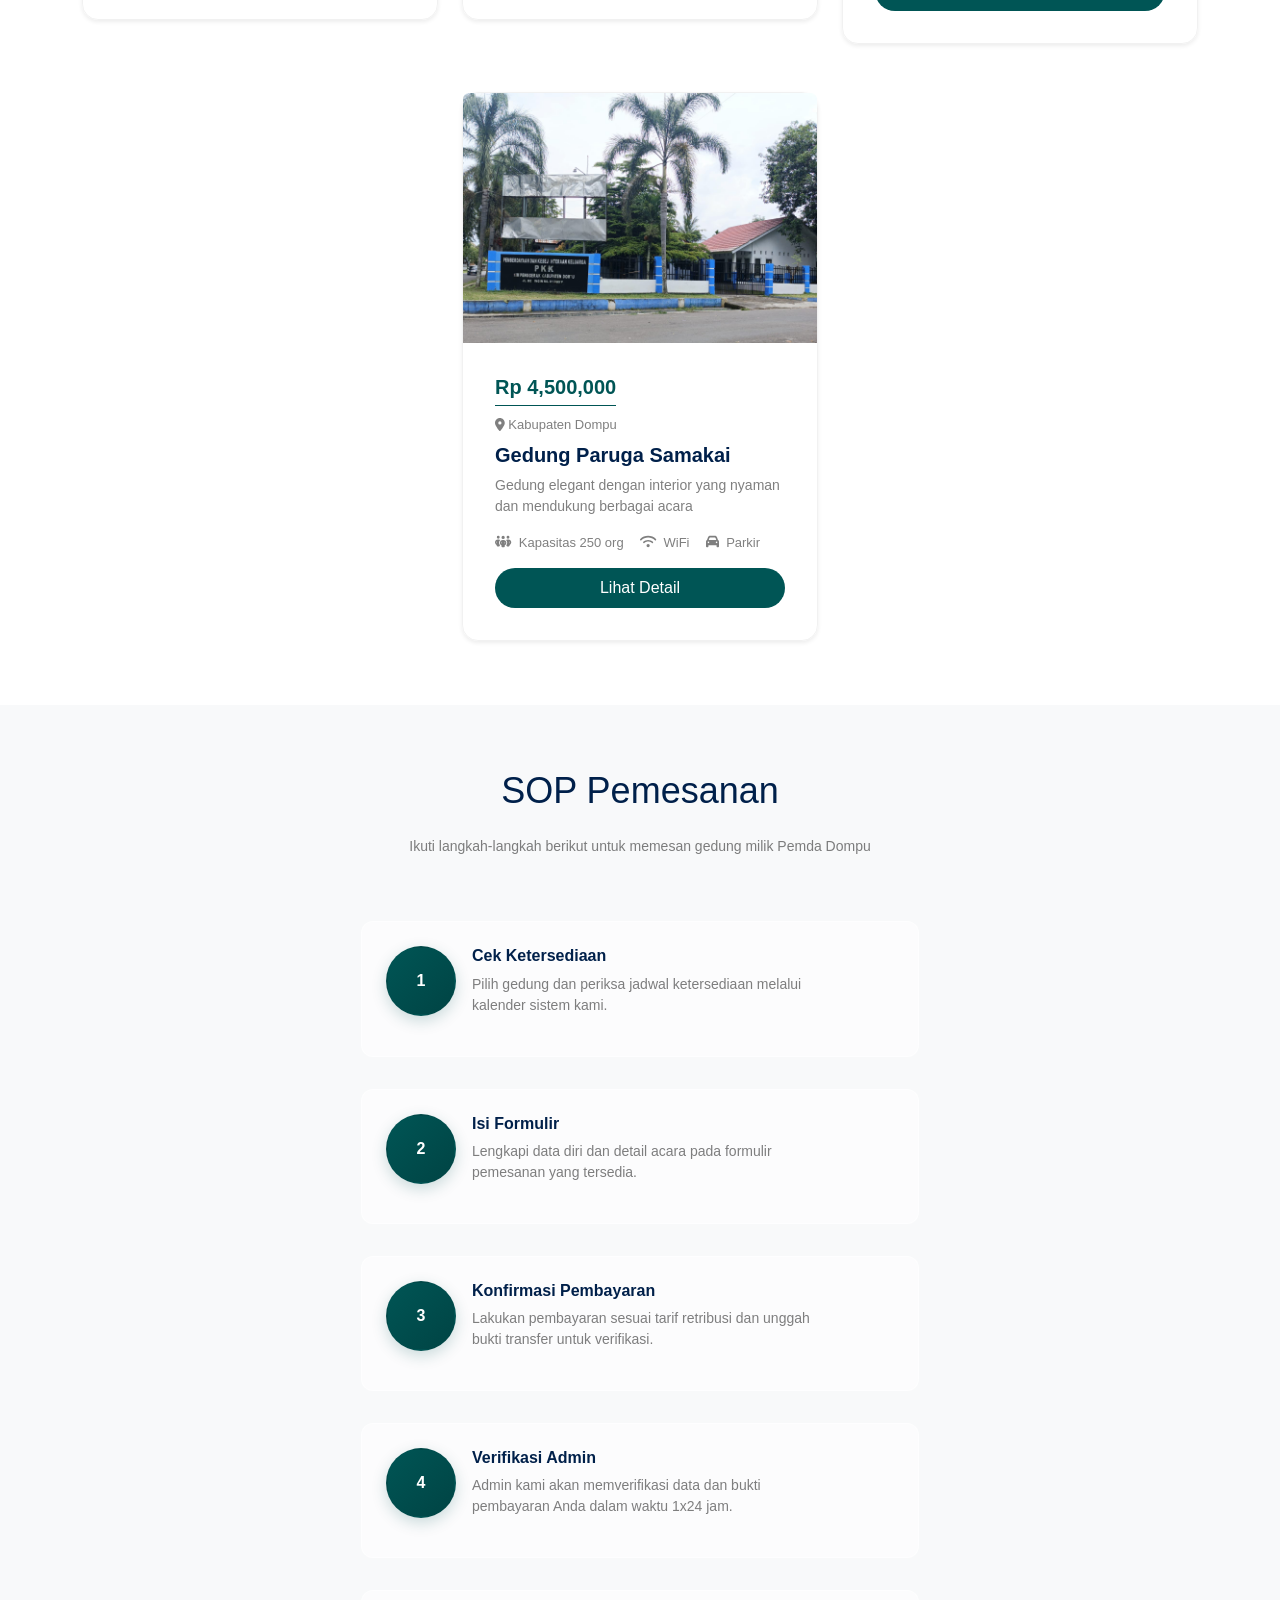
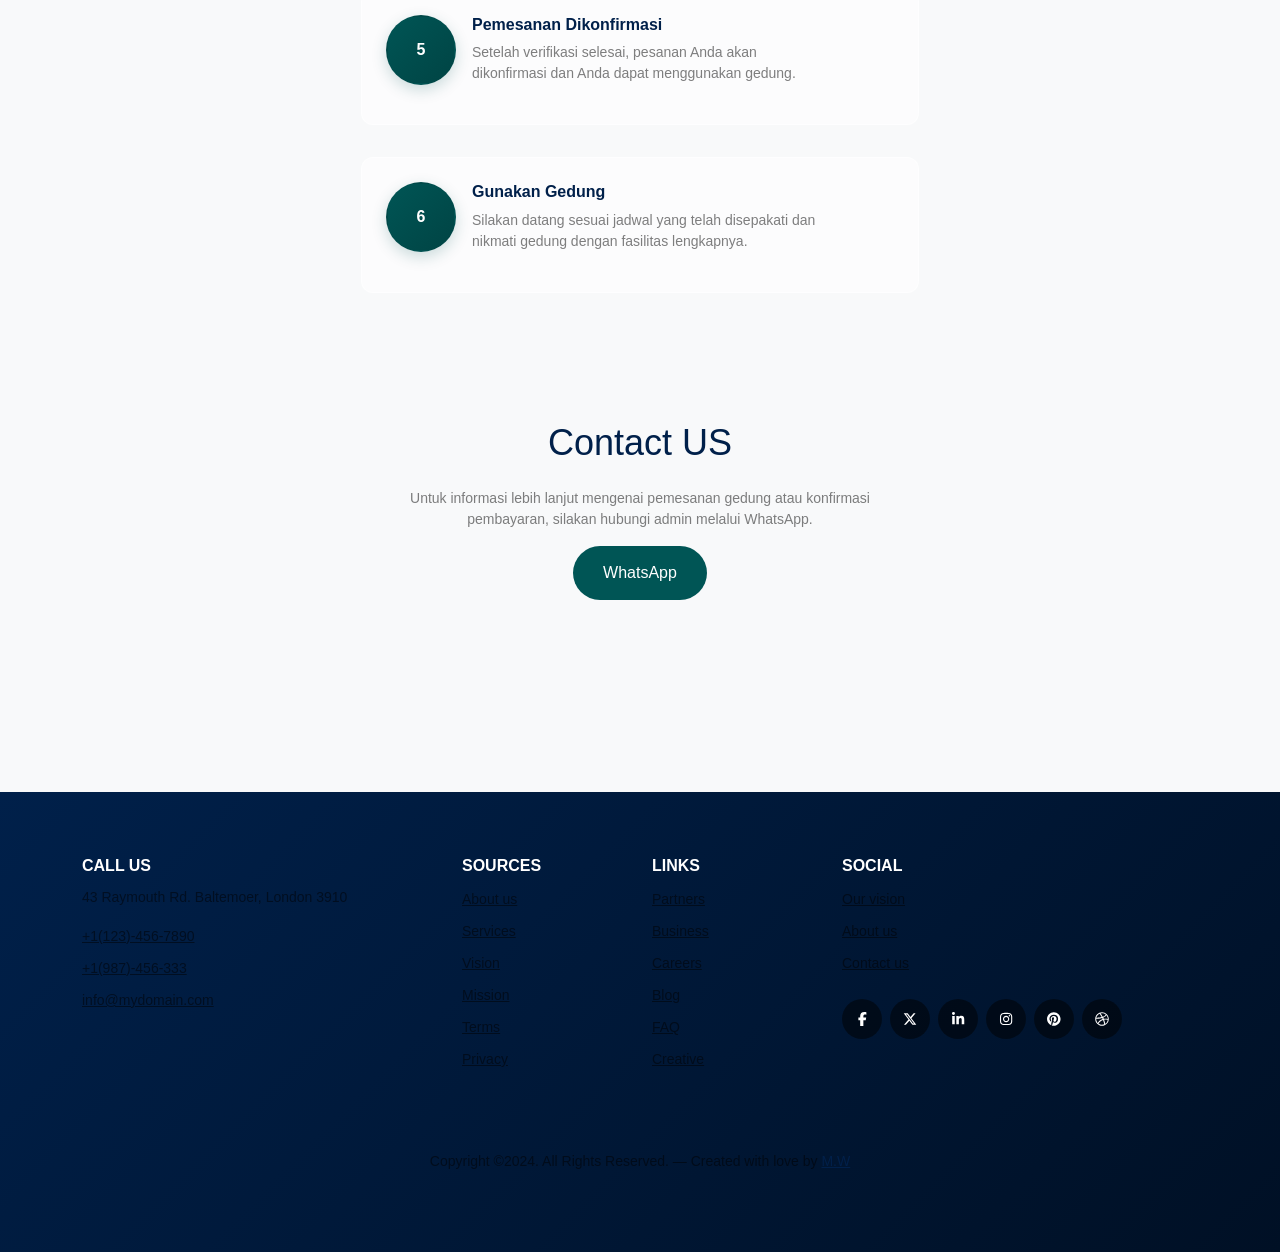
==== commit f0c6d272: "peminjaman gedung" ====
--- a/index.html
+++ b/index.html
@@ -12,255 +12,9 @@
   <link rel="stylesheet" href="css/bootstrap.min.css" />
   <!-- style -->
   <link rel="stylesheet" href="scss/style.css" />
-  <style>
-    .landing {
-      position: relative;
-      overflow: hidden;
-    }
-
-    .landing .overlay {
-      background: linear-gradient(135deg, rgba(0, 32, 74, 0.7) 0%, rgba(0, 85, 85, 0.5) 100%);
-      animation: fadeIn 0.8s ease-out;
-    }
-
-    .landing-content {
-      position: relative;
-      z-index: 2;
-      width: 100%;
-    }
-
-    .landing h1 {
-      text-shadow: 2px 2px 8px rgba(0, 0, 0, 0.4);
-    }
-
-    .landing-subtitle {
-      color: rgba(255, 255, 255, 0.9);
-      font-size: 1.1rem;
-      margin-bottom: 2rem;
-      text-shadow: 1px 1px 4px rgba(0, 0, 0, 0.3);
-    }
-
-    .search-input {
-      box-shadow: 0 4px 15px rgba(0, 0, 0, 0.2) !important;
-      transition: 0.3s;
-    }
-
-    .search-input:focus {
-      box-shadow: 0 6px 20px rgba(0, 85, 85, 0.3) !important;
-      transform: translateY(-2px);
-    }
-
-    .btn-search {
-      box-shadow: 0 4px 15px rgba(0, 85, 85, 0.3);
-      transition: all 0.3s;
-    }
-
-    .btn-search:hover {
-      transform: translateY(-3px);
-      box-shadow: 0 6px 20px rgba(0, 85, 85, 0.4);
-    }
-
-    .landing .wave {
-      position: absolute;
-      bottom: -1px;
-      left: 0;
-      width: 100%;
-      height: 100px;
-      fill: #fff;
-      z-index: 10;
-    }
-
-    .property-card {
-      border-radius: 1rem !important;
-      box-shadow: 0 10px 30px rgba(0, 0, 0, 0.08);
-      transition: all 0.4s;
-    }
-
-    .property-card:hover {
-      transform: translateY(-10px) scale(1.02);
-      box-shadow: 0 20px 50px rgba(0, 85, 85, 0.2);
-    }
-
-    .property-card .image {
-      position: relative;
-      overflow: hidden;
-      height: 250px;
-    }
-
-    .property-card .image img {
-      transition: all 0.6s ease;
-    }
-
-    .property-card:hover .image img {
-      transform: scale(1.1);
-      filter: brightness(0.9);
-    }
-
-    .property-card .image-overlay {
-      position: absolute;
-      top: 0;
-      width: 100%;
-      height: 100%;
-      background: linear-gradient(135deg, rgba(0, 85, 85, 0.5), rgba(0, 32, 74, 0.3));
-      opacity: 0;
-      transition: opacity 0.4s ease;
-      z-index: 2;
-    }
-
-    .property-card:hover .image-overlay {
-      opacity: 1;
-    }
-
-    .badge-featured,
-    .badge-hot {
-      position: absolute;
-      top: 15px;
-      right: 15px;
-      padding: 0.5rem 1rem;
-      border-radius: 50rem;
-      font-size: 0.75rem;
-      font-weight: 700;
-      text-transform: uppercase;
-      z-index: 10;
-    }
-
-    .badge-featured {
-      background: linear-gradient(135deg, #005555, #004444);
-      color: white;
-    }
-
-    .badge-hot {
-      background: linear-gradient(135deg, #ff4757, #ff6348);
-      color: white;
-      animation: pulse 2s infinite;
-    }
-
-    .property-card .property-description {
-      font-size: 0.875rem;
-      color: rgba(0, 0, 0, 0.5);
-      line-height: 1.5;
-    }
-
-    .facts .item {
-      padding: 1.5rem;
-      border-radius: 0.75rem;
-      transition: all 0.4s;
-      background: rgba(255, 255, 255, 0.5);
-      border: 1px solid rgba(255, 255, 255, 0.7);
-    }
-
-    .facts .item:hover {
-      background: rgba(255, 255, 255, 0.8);
-      box-shadow: 0 10px 30px rgba(0, 85, 85, 0.15);
-      transform: translateY(-5px);
-      padding-left: 2rem;
-    }
-
-    .facts .icon {
-      background: linear-gradient(135deg, #005555, #004444);
-      color: white;
-      font-weight: 700;
-      box-shadow: 0 5px 15px rgba(0, 85, 85, 0.2);
-      transition: all 0.3s;
-    }
-
-    .facts .item:hover .icon {
-      transform: scale(1.1);
-      background: linear-gradient(135deg, #00204a, #005555);
-      box-shadow: 0 8px 25px rgba(0, 32, 74, 0.3);
-    }
-
-    .facts .info h4 {
-      color: #00204a;
-      transition: color 0.3s;
-    }
-
-    .facts .item:hover .info h4 {
-      color: #005555;
-    }
-
-    footer {
-      background: linear-gradient(135deg, #00204a, #001025);
-    }
-
-    footer h4 {
-      color: white;
-    }
-
-    footer h4::after {
-      width: 50px;
-      height: 2px;
-      background: #005555;
-    }
-
-    footer .icons a {
-      transition: all 0.3s;
-    }
-
-    footer .icons a:hover {
-      background-color: #005555;
-      transform: translateY(-3px) scale(1.1);
-    }
-
-    @keyframes fadeIn {
-      from {
-        opacity: 0;
-      }
-
-      to {
-        opacity: 1;
-      }
-    }
-
-    @keyframes pulse {
-
-      0%,
-      100% {
-        box-shadow: 0 4px 15px rgba(255, 71, 87, 0.3);
-      }
-
-      50% {
-        box-shadow: 0 4px 25px rgba(255, 71, 87, 0.5);
-      }
-    }
-
-    @keyframes slideDown {
-      from {
-        opacity: 0;
-        transform: translateY(-30px);
-      }
-
-      to {
-        opacity: 1;
-      }
-    }
-
-    @keyframes slideUp {
-      from {
-        opacity: 0;
-        transform: translateY(30px);
-      }
-
-      to {
-        opacity: 1;
-      }
-    }
-
-    .wow {
-      animation-fill-mode: both;
-    }
-
-    .wow.fadeInDown {
-      animation: slideDown 0.8s ease-out both;
-    }
-
-    .wow.fadeInUp {
-      animation: slideUp 0.8s ease-out both;
-    }
-  </style>
 </head>
 
-<body>
+<body class="page-home">
   <nav class="navbar navbar-expand-md">
     <div class="container">
       <a class="navbar-brand" href="index.html">
--- a/scss/style.css
+++ b/scss/style.css
@@ -1127,4 +1127,596 @@
   border-radius: 3px;
 }
 
+/* Home page scoped styles moved from index.html */
+body.page-home .landing {
+  position: relative;
+  overflow: hidden;
+}
+
+body.page-home .landing .overlay {
+  background: linear-gradient(135deg, rgba(0, 32, 74, 0.7) 0%, rgba(0, 85, 85, 0.5) 100%);
+  animation: page-home-fade-in 0.8s ease-out;
+}
+
+body.page-home .landing-content {
+  position: relative;
+  z-index: 2;
+  width: 100%;
+}
+
+body.page-home .landing h1 {
+  text-shadow: 2px 2px 8px rgba(0, 0, 0, 0.4);
+}
+
+body.page-home .landing-subtitle {
+  color: rgba(255, 255, 255, 0.9);
+  font-size: 1.1rem;
+  margin-bottom: 2rem;
+  text-shadow: 1px 1px 4px rgba(0, 0, 0, 0.3);
+}
+
+body.page-home .search-input {
+  box-shadow: 0 4px 15px rgba(0, 0, 0, 0.2) !important;
+  transition: 0.3s;
+}
+
+body.page-home .search-input:focus {
+  box-shadow: 0 6px 20px rgba(0, 85, 85, 0.3) !important;
+  transform: translateY(-2px);
+}
+
+body.page-home .btn-search {
+  box-shadow: 0 4px 15px rgba(0, 85, 85, 0.3);
+  transition: all 0.3s;
+}
+
+body.page-home .btn-search:hover {
+  transform: translateY(-3px);
+  box-shadow: 0 6px 20px rgba(0, 85, 85, 0.4);
+}
+
+body.page-home .landing .wave {
+  position: absolute;
+  bottom: -1px;
+  left: 0;
+  width: 100%;
+  height: 100px;
+  fill: #fff;
+  z-index: 10;
+}
+
+body.page-home .property-card {
+  border-radius: 1rem !important;
+  box-shadow: 0 10px 30px rgba(0, 0, 0, 0.08);
+  transition: all 0.4s;
+}
+
+body.page-home .property-card:hover {
+  transform: translateY(-10px) scale(1.02);
+  box-shadow: 0 20px 50px rgba(0, 85, 85, 0.2);
+}
+
+body.page-home .property-card .image {
+  position: relative;
+  overflow: hidden;
+  height: 250px;
+}
+
+body.page-home .property-card .image img {
+  transition: all 0.6s ease;
+}
+
+body.page-home .property-card:hover .image img {
+  transform: scale(1.1);
+  filter: brightness(0.9);
+}
+
+body.page-home .property-card .image-overlay {
+  position: absolute;
+  top: 0;
+  width: 100%;
+  height: 100%;
+  background: linear-gradient(135deg, rgba(0, 85, 85, 0.5), rgba(0, 32, 74, 0.3));
+  opacity: 0;
+  transition: opacity 0.4s ease;
+  z-index: 2;
+}
+
+body.page-home .property-card:hover .image-overlay {
+  opacity: 1;
+}
+
+body.page-home .badge-featured,
+body.page-home .badge-hot {
+  position: absolute;
+  top: 15px;
+  right: 15px;
+  padding: 0.5rem 1rem;
+  border-radius: 50rem;
+  font-size: 0.75rem;
+  font-weight: 700;
+  text-transform: uppercase;
+  z-index: 10;
+}
+
+body.page-home .badge-featured {
+  background: linear-gradient(135deg, #005555, #004444);
+  color: #fff;
+}
+
+body.page-home .badge-hot {
+  background: linear-gradient(135deg, #ff4757, #ff6348);
+  color: #fff;
+  animation: page-home-pulse 2s infinite;
+}
+
+body.page-home .property-card .property-description {
+  font-size: 0.875rem;
+  color: rgba(0, 0, 0, 0.5);
+  line-height: 1.5;
+}
+
+body.page-home .facts .item {
+  padding: 1.5rem;
+  border-radius: 0.75rem;
+  transition: all 0.4s;
+  background: rgba(255, 255, 255, 0.5);
+  border: 1px solid rgba(255, 255, 255, 0.7);
+}
+
+body.page-home .facts .item:hover {
+  background: rgba(255, 255, 255, 0.8);
+  box-shadow: 0 10px 30px rgba(0, 85, 85, 0.15);
+  transform: translateY(-5px);
+  padding-left: 2rem;
+}
+
+body.page-home .facts .icon {
+  background: linear-gradient(135deg, #005555, #004444);
+  color: #fff;
+  font-weight: 700;
+  box-shadow: 0 5px 15px rgba(0, 85, 85, 0.2);
+  transition: all 0.3s;
+}
+
+body.page-home .facts .item:hover .icon {
+  transform: scale(1.1);
+  background: linear-gradient(135deg, #00204a, #005555);
+  box-shadow: 0 8px 25px rgba(0, 32, 74, 0.3);
+}
+
+body.page-home .facts .info h4 {
+  color: #00204a;
+  transition: color 0.3s;
+}
+
+body.page-home .facts .item:hover .info h4 {
+  color: #005555;
+}
+
+body.page-home footer {
+  background: linear-gradient(135deg, #00204a, #001025);
+}
+
+body.page-home footer h4 {
+  color: #fff;
+}
+
+body.page-home footer h4::after {
+  width: 50px;
+  height: 2px;
+  background: #005555;
+}
+
+body.page-home footer .icons a {
+  transition: all 0.3s;
+}
+
+body.page-home footer .icons a:hover {
+  background-color: #005555;
+  transform: translateY(-3px) scale(1.1);
+}
+
+body.page-home .wow {
+  animation-fill-mode: both;
+}
+
+body.page-home .wow.fadeInDown {
+  animation: page-home-slide-down 0.8s ease-out both;
+}
+
+body.page-home .wow.fadeInUp {
+  animation: page-home-slide-up 0.8s ease-out both;
+}
+
+/* Dashboard page scoped styles moved from dashboard.html */
+body.page-dashboard {
+  --dashboard-sidebar-green: #064e3b;
+  --dashboard-accent-green: #059669;
+  background-color: #f0fdf4;
+}
+
+body.page-dashboard .sidebar {
+  width: 260px;
+  height: 100vh;
+  background: var(--dashboard-sidebar-green);
+  color: #fff;
+  position: fixed;
+  padding: 25px;
+}
+
+body.page-dashboard .sidebar .nav-link {
+  color: rgba(255, 255, 255, 0.7);
+  border-radius: 10px;
+  margin-bottom: 8px;
+  padding: 12px 15px;
+  transition: 0.3s;
+}
+
+body.page-dashboard .sidebar .nav-link.active {
+  background: rgba(255, 255, 255, 0.15);
+  color: #6ee7b7;
+  font-weight: 600;
+}
+
+body.page-dashboard .sidebar .nav-link:hover {
+  color: #fff;
+  background: rgba(255, 255, 255, 0.1);
+}
+
+body.page-dashboard .main-content {
+  margin-left: 260px;
+  padding: 40px;
+}
+
+body.page-dashboard .stat-card {
+  border: 1px solid #d1fae5;
+  border-radius: 16px;
+  padding: 24px;
+  background: #fff;
+}
+
+body.page-dashboard .icon-box {
+  width: 50px;
+  height: 50px;
+  background: #ecfdf5;
+  display: flex;
+  align-items: center;
+  justify-content: center;
+  border-radius: 12px;
+  font-size: 24px;
+  margin-bottom: 15px;
+}
+
+body.page-dashboard .btn-view-all {
+  color: var(--dashboard-accent-green);
+  border: 1px solid var(--dashboard-accent-green);
+  border-radius: 20px;
+  text-decoration: none;
+  padding: 5px 15px;
+  font-size: 14px;
+}
+
+body.page-dashboard .btn-view-all:hover {
+  background: var(--dashboard-accent-green);
+  color: #fff;
+}
+
+body.page-dashboard .table thead {
+  background-color: #f8fafc;
+}
+
+body.page-dashboard .badge-success-custom {
+  background-color: #d1fae5;
+  color: #065f46;
+  font-weight: 500;
+}
+
+/* Jadwal page scoped styles moved from jadwal.html */
+body.page-jadwal {
+  --jadwal-green: #064e3b;
+  --jadwal-accent: #059669;
+  --jadwal-light: #f0fdf4;
+  background-color: var(--jadwal-light);
+  font-family: "Inter", sans-serif;
+}
+
+body.page-jadwal .sidebar {
+  width: 260px;
+  height: 100vh;
+  background: var(--jadwal-green);
+  color: #fff;
+  position: fixed;
+  left: 0;
+  top: 0;
+  padding: 25px;
+  z-index: 1000;
+}
+
+body.page-jadwal .sidebar .nav-link {
+  color: rgba(255, 255, 255, 0.7);
+  border-radius: 10px;
+  margin-bottom: 8px;
+  padding: 12px 15px;
+  transition: 0.3s;
+  text-decoration: none;
+  display: flex;
+  align-items: center;
+}
+
+body.page-jadwal .sidebar .nav-link i {
+  margin-right: 12px;
+  width: 20px;
+}
+
+body.page-jadwal .sidebar .nav-link.active {
+  background: rgba(255, 255, 255, 0.15);
+  color: #6ee7b7;
+  font-weight: 600;
+}
+
+body.page-jadwal .sidebar .nav-link:hover {
+  color: #fff;
+  background: rgba(255, 255, 255, 0.1);
+}
+
+body.page-jadwal .main-content {
+  margin-left: 260px;
+  padding: 40px;
+}
+
+body.page-jadwal .card-custom {
+  border: none;
+  border-radius: 15px;
+  background: #fff;
+  box-shadow: 0 4px 15px rgba(0, 0, 0, 0.05);
+  margin-bottom: 25px;
+}
+
+body.page-jadwal .calendar-container {
+  max-width: 450px;
+  border-radius: 12px;
+  overflow: hidden;
+  background: #fff;
+}
+
+body.page-jadwal .calendar-header {
+  background: var(--jadwal-green);
+  color: #fff;
+  padding: 20px;
+}
+
+body.page-jadwal .days-name-grid {
+  display: grid;
+  grid-template-columns: repeat(7, 1fr);
+  text-align: center;
+  font-weight: 700;
+  font-size: 12px;
+  color: #64748b;
+  padding: 15px 15px 5px;
+}
+
+body.page-jadwal .days-grid {
+  display: grid;
+  grid-template-columns: repeat(7, 1fr);
+  gap: 5px;
+  padding: 0 15px 15px;
+}
+
+body.page-jadwal .day {
+  aspect-ratio: 1 / 1;
+  display: flex;
+  align-items: center;
+  justify-content: center;
+  cursor: pointer;
+  border-radius: 8px;
+  font-size: 14px;
+  transition: 0.2s;
+  border: 1px solid #f1f5f9;
+}
+
+body.page-jadwal .day:hover:not(.booked):not(:empty) {
+  background-color: var(--jadwal-light);
+  color: var(--jadwal-accent);
+}
+
+body.page-jadwal .day.booked {
+  background-color: #fee2e2;
+  color: #ef4444;
+  cursor: not-allowed;
+  font-weight: 700;
+  border-color: #fecaca;
+}
+
+body.page-jadwal .day.selected {
+  background-color: var(--jadwal-accent) !important;
+  color: #fff !important;
+  font-weight: 700;
+  border-color: var(--jadwal-accent);
+}
+
+body.page-jadwal .legend-dot {
+  display: inline-block;
+  width: 10px;
+  height: 10px;
+  border-radius: 50%;
+  margin-right: 5px;
+}
+
+body.page-jadwal .form-select-custom {
+  padding: 12px;
+  border-radius: 10px;
+  border: 1px solid #e2e8f0;
+  max-width: 400px;
+}
+
+/* Login page scoped styles moved from login.html */
+body.page-login {
+  background: linear-gradient(135deg, #064e3b 0%, #065f46 100%);
+  height: 100vh;
+  display: flex;
+  align-items: center;
+  justify-content: center;
+  font-family: "Segoe UI", Tahoma, Geneva, Verdana, sans-serif;
+}
+
+body.page-login .login-card {
+  background: #fff;
+  padding: 2.5rem;
+  border-radius: 15px;
+  box-shadow: 0 15px 35px rgba(0, 0, 0, 0.3);
+  width: 100%;
+  max-width: 400px;
+}
+
+body.page-login .btn-primary {
+  background-color: #047857;
+  border: none;
+  padding: 12px;
+  font-weight: 600;
+}
+
+body.page-login .btn-primary:hover {
+  background-color: #065f46;
+}
+
+body.page-login .form-control:focus {
+  border-color: #047857;
+  box-shadow: 0 0 0 0.25rem rgba(4, 120, 87, 0.25);
+}
+
+/* Pemesanan page scoped styles moved from pemesanan.html */
+body.page-pemesanan {
+  --pemesanan-green: #064e3b;
+  --pemesanan-accent: #059669;
+  background-color: #f0fdf4;
+  margin-left: 260px;
+}
+
+body.page-pemesanan .sidebar {
+  width: 260px;
+  height: 100vh;
+  background: var(--pemesanan-green);
+  color: #fff;
+  position: fixed;
+  left: 0;
+  top: 0;
+  padding: 25px;
+}
+
+body.page-pemesanan .sidebar .nav-link {
+  color: rgba(255, 255, 255, 0.7);
+  border-radius: 10px;
+  margin-bottom: 8px;
+  padding: 12px 15px;
+  text-decoration: none;
+  display: block;
+}
+
+body.page-pemesanan .sidebar .nav-link.active {
+  background: rgba(255, 255, 255, 0.15);
+  color: #6ee7b7;
+  font-weight: 600;
+}
+
+body.page-pemesanan .main-content {
+  padding: 40px;
+}
+
+body.page-pemesanan .nav-pills-custom .nav-link {
+  background: #fff;
+  color: #64748b;
+  border: 1px solid #e2e8f0;
+  margin-left: 5px;
+  padding: 5px 15px;
+  font-size: 14px;
+}
+
+body.page-pemesanan .nav-pills-custom .nav-link.active {
+  background: var(--pemesanan-green);
+  color: #fff;
+  border-color: var(--pemesanan-green);
+}
+
+body.page-pemesanan .btn-action {
+  width: 35px;
+  height: 35px;
+  display: inline-flex;
+  align-items: center;
+  justify-content: center;
+  border-radius: 8px;
+  border: none;
+}
+
+body.page-pemesanan .btn-confirm {
+  background-color: #3b82f6;
+  color: #fff;
+}
+
+body.page-pemesanan .btn-delete {
+  background-color: #fee2e2;
+  color: #ef4444;
+}
+
+body.page-pemesanan .status-badge {
+  padding: 6px 12px;
+  border-radius: 20px;
+  font-size: 12px;
+  font-weight: 500;
+}
+
+body.page-pemesanan .status-dikonfirmasi {
+  background: #d1fae5;
+  color: #065f46;
+}
+
+body.page-pemesanan .status-selesai {
+  background: #e0e7ff;
+  color: #4338ca;
+}
+
+@keyframes page-home-fade-in {
+  from {
+    opacity: 0;
+  }
+
+  to {
+    opacity: 1;
+  }
+}
+
+@keyframes page-home-pulse {
+
+  0%,
+  100% {
+    box-shadow: 0 4px 15px rgba(255, 71, 87, 0.3);
+  }
+
+  50% {
+    box-shadow: 0 4px 25px rgba(255, 71, 87, 0.5);
+  }
+}
+
+@keyframes page-home-slide-down {
+  from {
+    opacity: 0;
+    transform: translateY(-30px);
+  }
+
+  to {
+    opacity: 1;
+  }
+}
+
+@keyframes page-home-slide-up {
+  from {
+    opacity: 0;
+    transform: translateY(30px);
+  }
+
+  to {
+    opacity: 1;
+  }
+}
+
 /*# sourceMappingURL=style.css.map */
